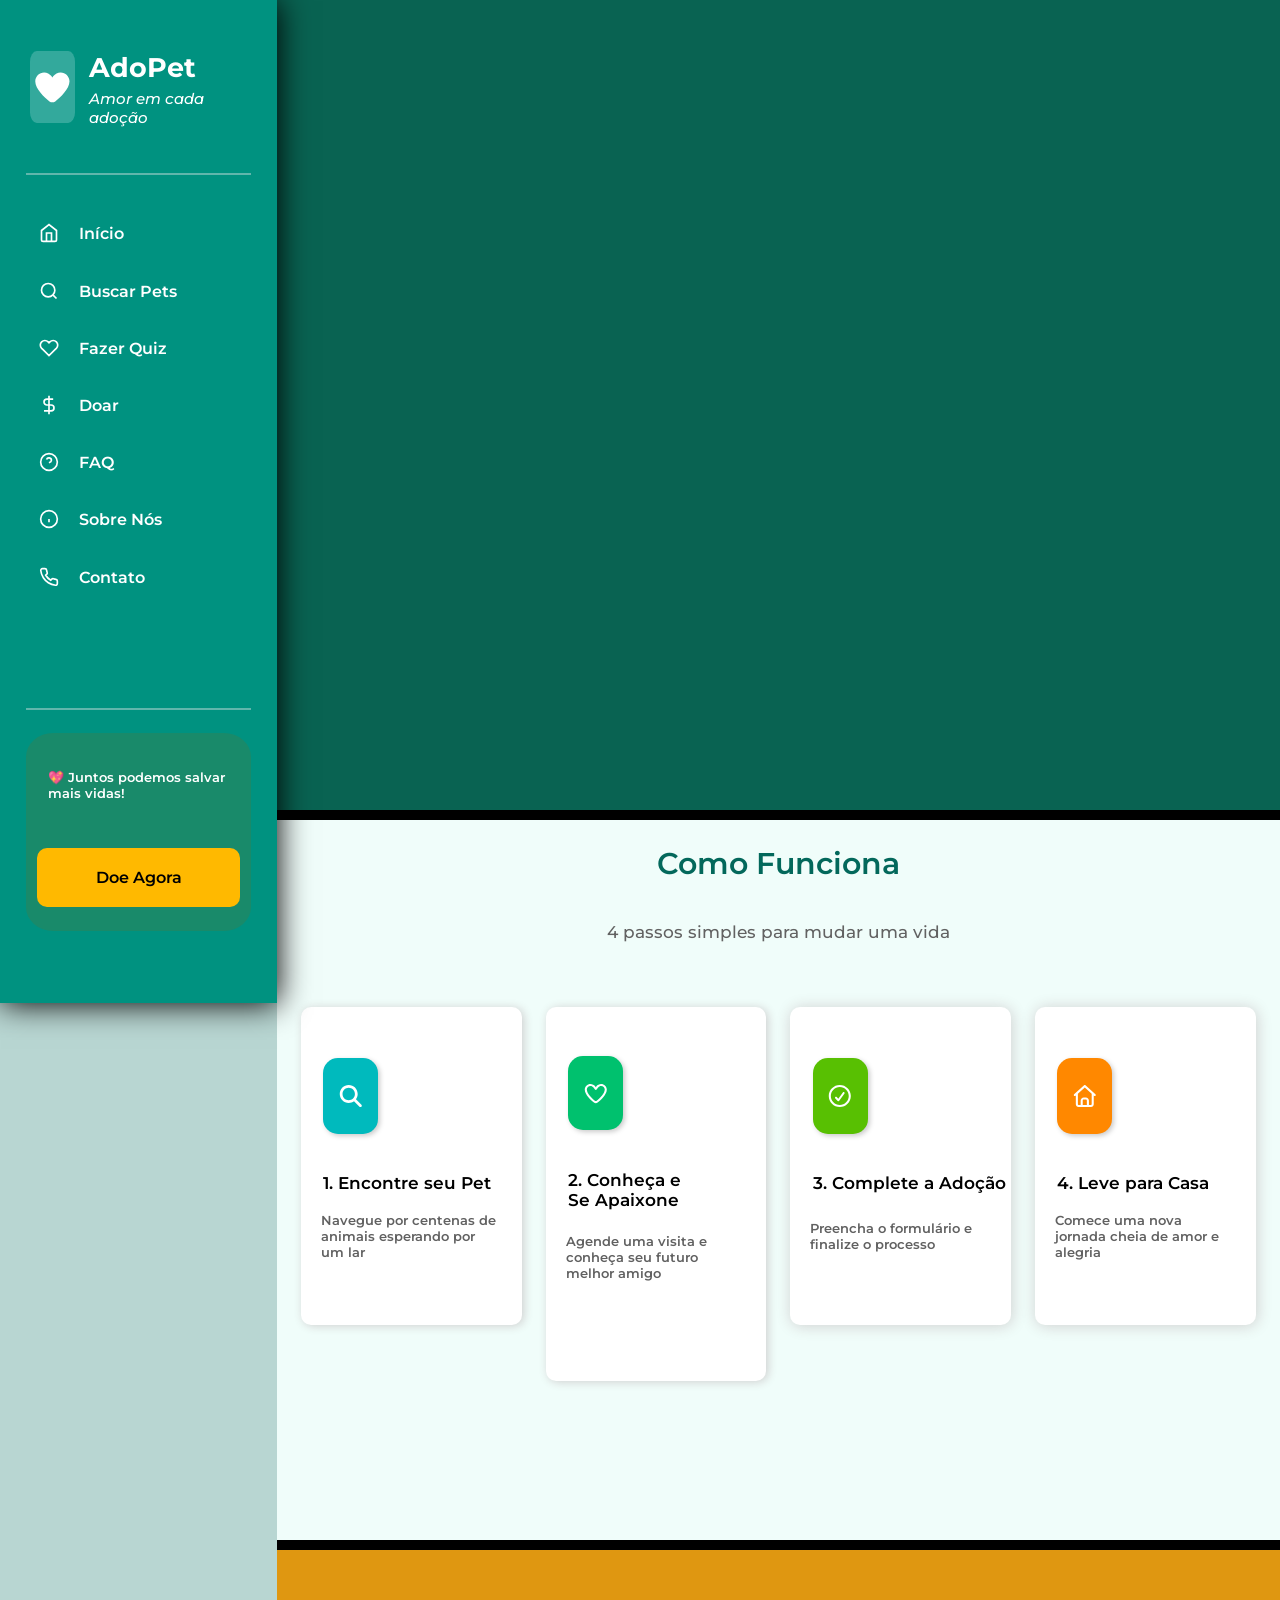
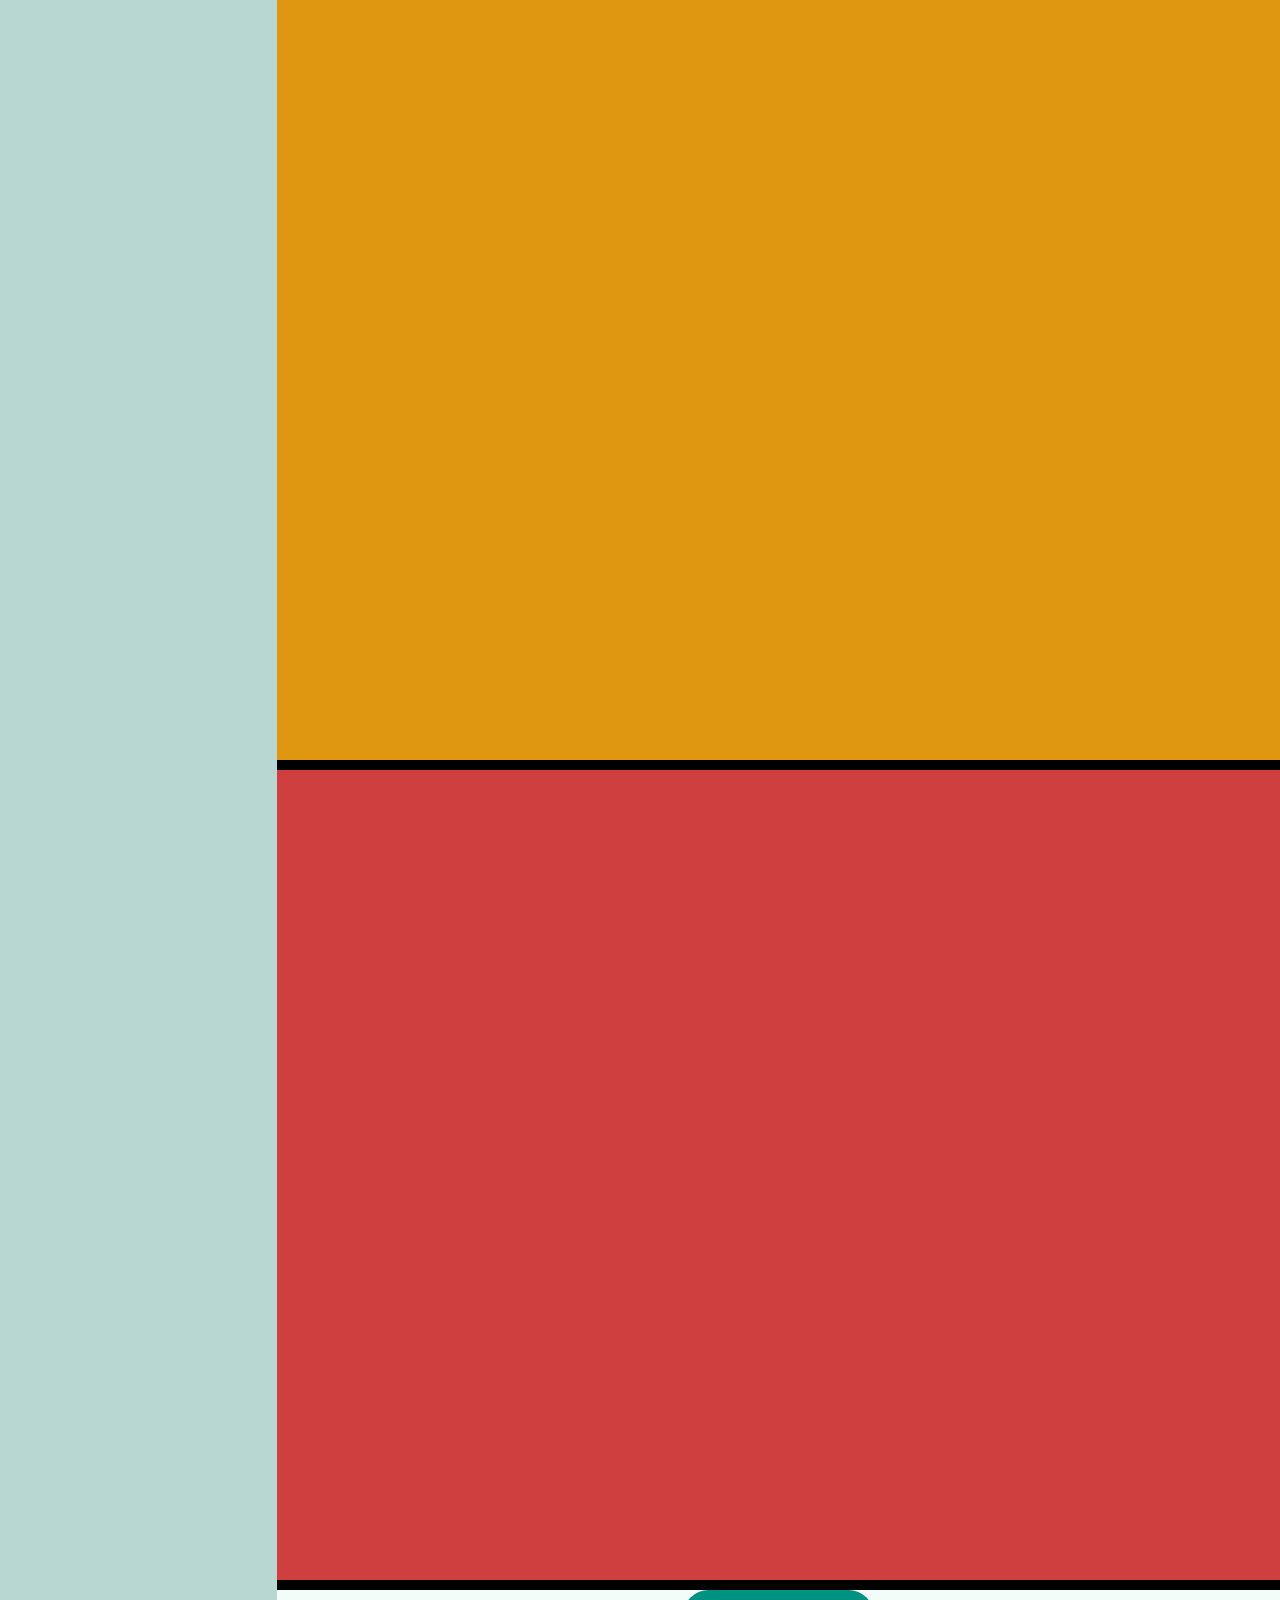
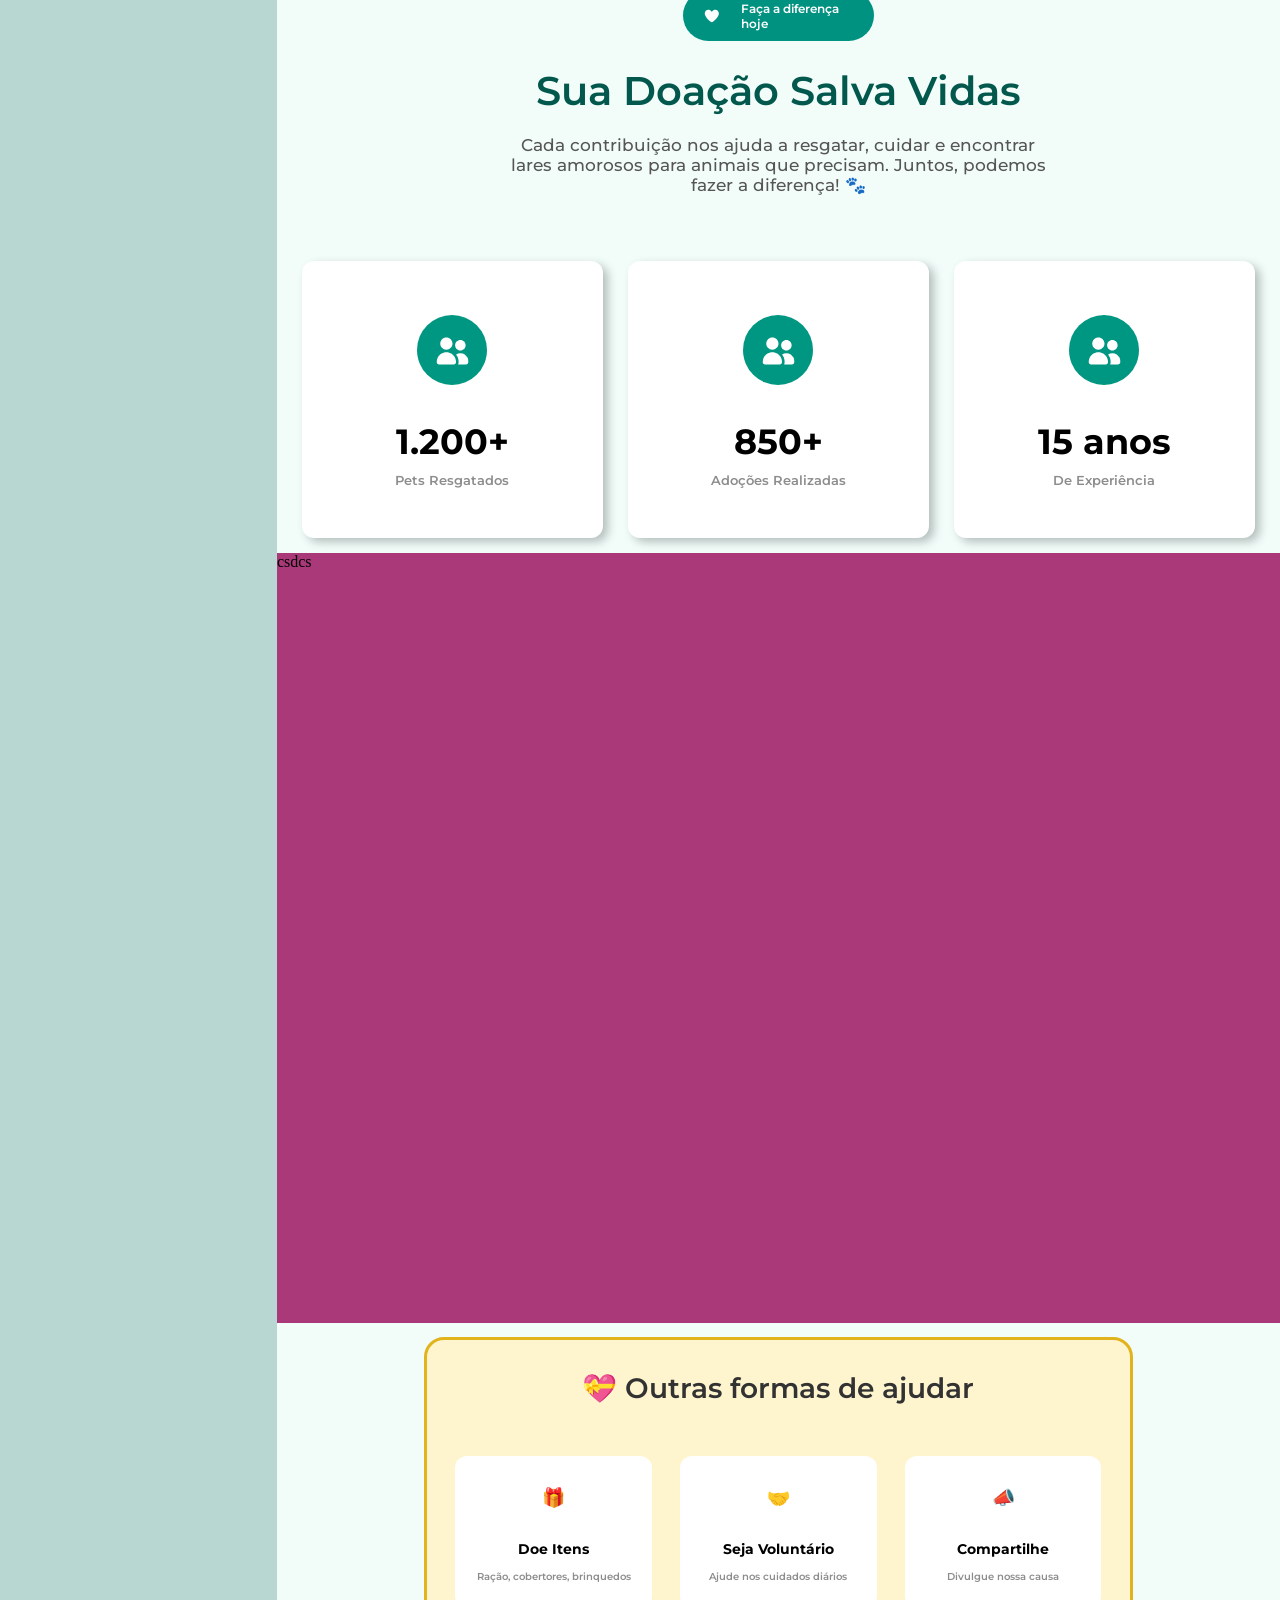
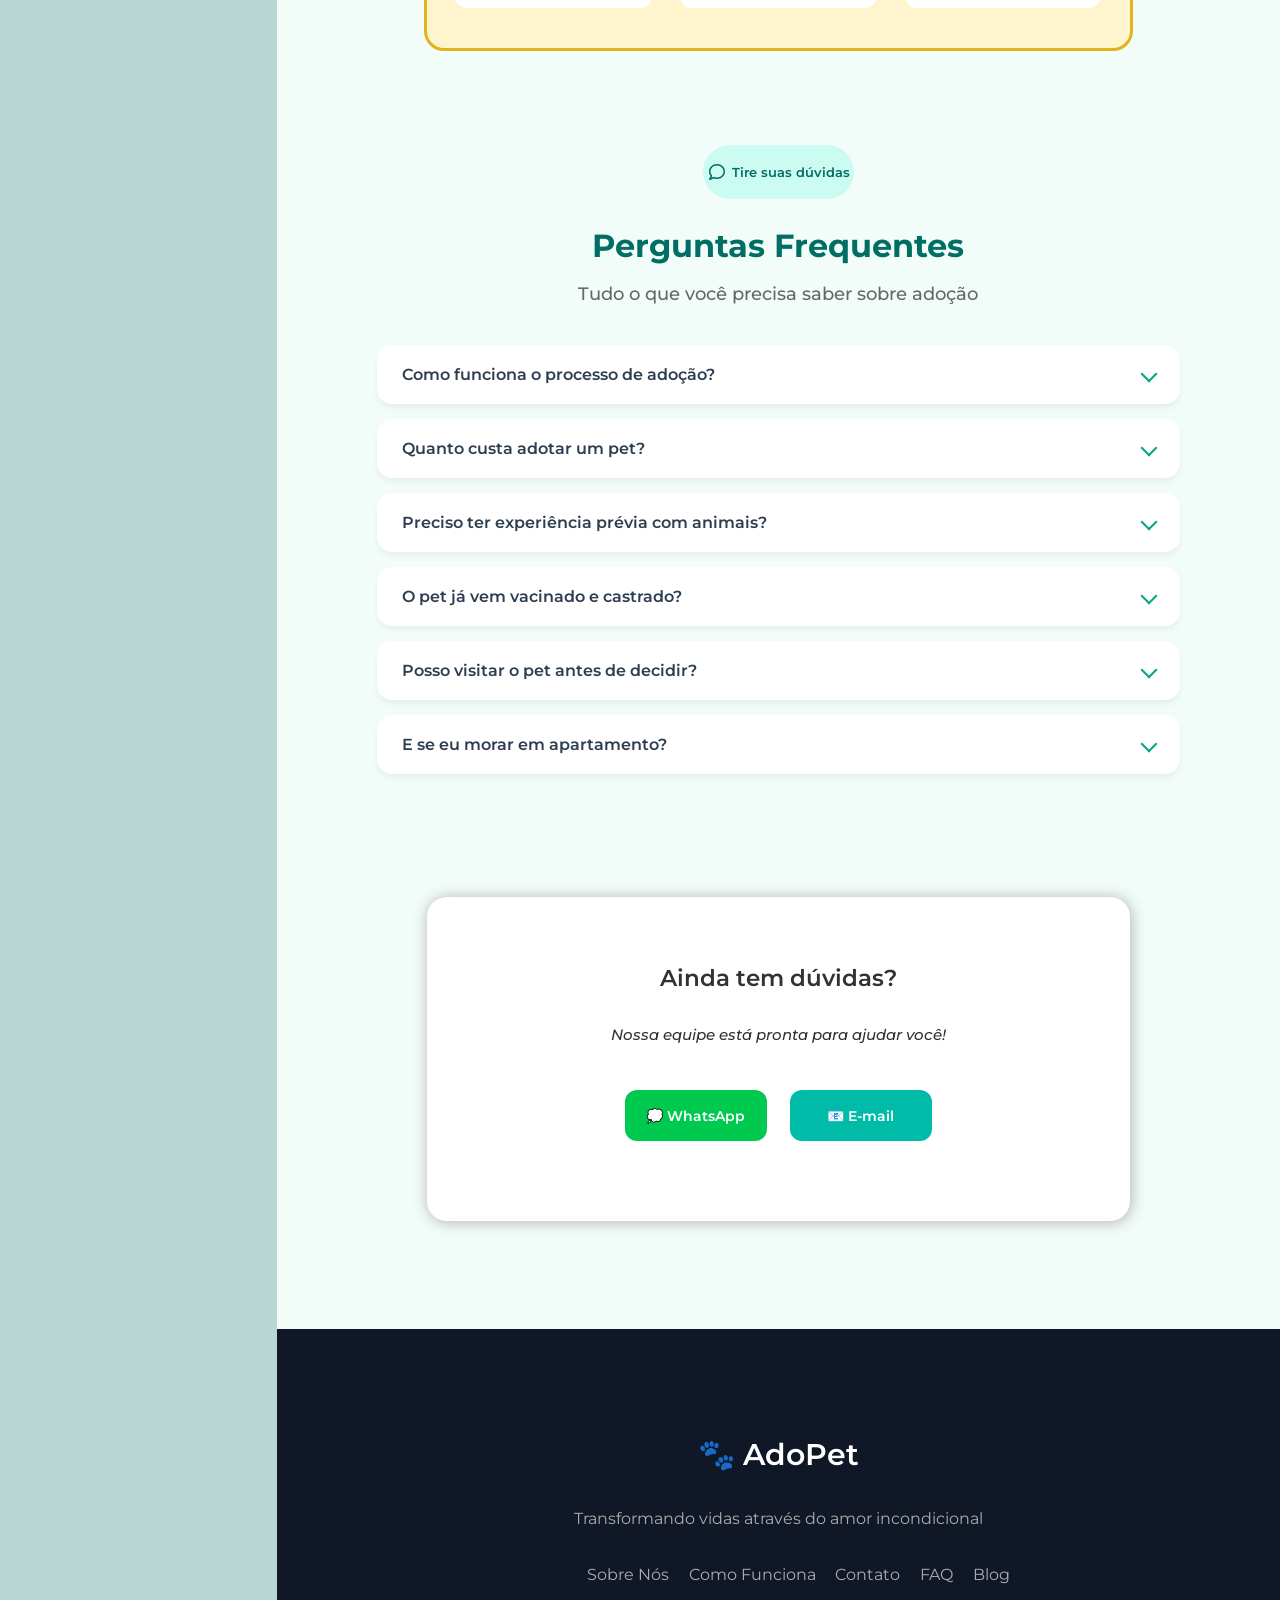
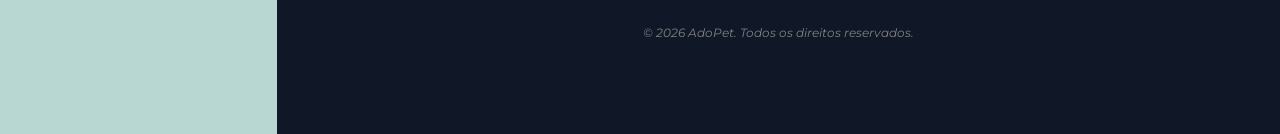
==== src/HTML/index.html @ 8a2b1f79 "feat: primeiro commit" ====
<!DOCTYPE html>
<html lang="en">

<head>
    <meta charset="UTF-8">
    <meta name="viewport" content="width=device-width, initial-scale=1.0">
    <title>Document</title>
    <link rel="stylesheet" href="../CSS/style.css">
    <link rel="preconnect" href="https://fonts.googleapis.com">
    <link rel="preconnect" href="https://fonts.gstatic.com" crossorigin>
    <link href="https://fonts.googleapis.com/css2?family=Montserrat:ital,wght@0,100..900;1,100..900&display=swap"
        rel="stylesheet">
</head>

<body>
    <main>

        <!--INICIO DO MENU LATERAL-->

        <header id="header_main">
            <div id="logo_header">
                <div id="coracao">
                    <svg xmlns="http://www.w3.org/2000/svg"
                        viewBox="0 0 640 640"><!--!Font Awesome Free v7.2.0 by @fontawesome - https://fontawesome.com License - https://fontawesome.com/license/free Copyright 2026 Fonticons, Inc.-->
                        <path
                            d="M305 151.1L320 171.8L335 151.1C360 116.5 400.2 96 442.9 96C516.4 96 576 155.6 576 229.1L576 231.7C576 343.9 436.1 474.2 363.1 529.9C350.7 539.3 335.5 544 320 544C304.5 544 289.2 539.4 276.9 529.9C203.9 474.2 64 343.9 64 231.7L64 229.1C64 155.6 123.6 96 197.1 96C239.8 96 280 116.5 305 151.1z" />
                    </svg>
                </div>

                <div id="title_header">
                    <h1>AdoPet</h1>
                    <p>Amor em cada adoção</p>
                </div>

            </div>

            <div class="line"></div>

            <div id="menu_header">
                <ul>
                    <li>
                        <a href="#section_home ">
                            <svg viewBox="0 0 24 24" fill="none" stroke="currentColor" stroke-width="2">
                                <path d="m3 9 9-7 9 7v11a2 2 0 0 1-2 2H5a2 2 0 0 1-2-2z" />
                                <polyline points="9 22 9 12 15 12 15 22" />
                            </svg>
                            Início
                        </a>
                    </li>

                    <li>
                        <a href="#section_buscar_pets">
                            <svg viewBox="0 0 24 24" fill="none" stroke="currentColor" stroke-width="2">
                                <circle cx="11" cy="11" r="8" />
                                <line x1="21" y1="21" x2="16.65" y2="16.65" />
                            </svg>
                            Buscar Pets
                        </a>
                    </li>

                    <li>
                        <a href="#section_fazer_quiz">
                            <svg viewBox="0 0 24 24" fill="none" stroke="currentColor" stroke-width="2">
                                <path
                                    d="M20.84 4.61a5.5 5.5 0 0 0-7.78 0L12 5.67l-1.06-1.06a5.5 5.5 0 0 0-7.78 7.78l1.06 1.06L12 21.23l7.78-7.78 1.06-1.06a5.5 5.5 0 0 0 0-7.78z" />
                            </svg>
                            Fazer Quiz
                        </a>
                    </li>

                    <li>
                        <a href="#section_doar">
                            <svg viewBox="0 0 24 24" fill="none" stroke="currentColor" stroke-width="2">
                                <line x1="12" y1="1" x2="12" y2="23" />
                                <path d="M17 5H9.5a3.5 3.5 0 0 0 0 7h5a3.5 3.5 0 0 1 0 7H6" />
                            </svg>
                            Doar
                        </a>
                    </li>

                    <li>
                        <a href="#section_faq">
                            <svg viewBox="0 0 24 24" fill="none" stroke="currentColor" stroke-width="2">
                                <circle cx="12" cy="12" r="10" />
                                <path d="M9.09 9a3 3 0 0 1 5.83 1c0 2-3 3-3 3" />
                                <line x1="12" y1="17" x2="12.01" y2="17" />
                            </svg>
                            FAQ
                        </a>
                    </li>

                    <li>
                        <a href="#section_sobre_nos">
                            <svg viewBox="0 0 24 24" fill="none" stroke="currentColor" stroke-width="2">
                                <circle cx="12" cy="12" r="10" />
                                <line x1="12" y1="16" x2="12" y2="12" />
                                <line x1="12" y1="8" x2="12.01" y2="8" />
                            </svg>
                            Sobre Nós
                        </a>
                    </li>

                    <li>
                        <a href="#section_contato">
                            <svg viewBox="0 0 24 24" fill="none" stroke="currentColor" stroke-width="2">
                                <path
                                    d="M22 16.92v3a2 2 0 0 1-2.18 2 19.79 19.79 0 0 1-8.63-3.07 19.5 19.5 0 0 1-6-6 19.79 19.79 0 0 1-3.07-8.67A2 2 0 0 1 4.11 2h3a2 2 0 0 1 2 1.72 12.84 12.84 0 0 0 .7 2.81 2 2 0 0 1-.45 2.11L8.09 9.91a16 16 0 0 0 6 6l1.27-1.27a2 2 0 0 1 2.11-.45 12.84 12.84 0 0 0 2.81.7A2 2 0 0 1 22 16.92z" />
                            </svg>
                            Contato
                        </a>
                    </li>
                </ul>
            </div>

            <div class="line"></div>


            <footer id="footer_header">
                <div id="text_footer">
                    <p> &#128150; Juntos podemos salvar mais vidas!</p>
                </div>
                <div id="bottom_footer">
                    <a href="https://www.google.com/" target="_blank">Doe Agora</a>
                </div>


            </footer>
        </header>

        <!--FIM DO MENU LATERAL-->







        <!--INICIO DA PAGINA PRINCIPAL-->


        <section id="all_content">


            <!--INICIO DA PAGINA HOME-->

            <article id="section_home"></article>

            <!--FIM DA PAGINA HOME-->








            <!--INICIO DA PAGINA SOBRE NÓS-->

            <article id="section_sobre_nos">
                <div id="title_section_sobre_nos">
                    <h1>Como Funciona</h1>
                </div>

                <div id="sub_title_section_sobre_nos">
                    <p>4 passos simples para mudar uma vida</p>
                </div>

                <div id="content_section_sobre_nos">
                    <div id="bloco01">
                        <div class="icon_bloco">
                            <div class="icone_bloco">
                                <svg xmlns="http://www.w3.org/2000/svg"
                                    viewBox="0 0 640 640"><!--!Font Awesome Free v7.2.0 by @fontawesome - https://fontawesome.com License - https://fontawesome.com/license/free Copyright 2026 Fonticons, Inc.-->
                                    <path
                                        d="M480 272C480 317.9 465.1 360.3 440 394.7L566.6 521.4C579.1 533.9 579.1 554.2 566.6 566.7C554.1 579.2 533.8 579.2 521.3 566.7L394.7 440C360.3 465.1 317.9 480 272 480C157.1 480 64 386.9 64 272C64 157.1 157.1 64 272 64C386.9 64 480 157.1 480 272zM272 416C351.5 416 416 351.5 416 272C416 192.5 351.5 128 272 128C192.5 128 128 192.5 128 272C128 351.5 192.5 416 272 416z" />
                                </svg>
                            </div>
                        </div>

                        <div class="title_bloco">
                            <h1>1. Encontre seu Pet</h1>
                        </div>

                        <div class="text_bloco">
                            <p>Navegue por centenas de animais esperando por um lar</p>
                        </div>
                    </div>





                    <!--inicio do segundo bloco-->
                    <div id="bloco02">
                        <div class="icon_bloco02">
                            <div class="icone_bloco02">
                                <svg xmlns="http://www.w3.org/2000/svg"
                                    viewBox="0 0 640 640"><!--!Font Awesome Free v7.2.0 by @fontawesome - https://fontawesome.com License - https://fontawesome.com/license/free Copyright 2026 Fonticons, Inc.-->
                                    <path
                                        d="M442.9 144C415.6 144 389.9 157.1 373.9 179.2L339.5 226.8C335 233 327.8 236.7 320.1 236.7C312.4 236.7 305.2 233 300.7 226.8L266.3 179.2C250.3 157.1 224.6 144 197.3 144C150.3 144 112.2 182.1 112.2 229.1C112.2 279 144.2 327.5 180.3 371.4C221.4 421.4 271.7 465.4 306.2 491.7C309.4 494.1 314.1 495.9 320.2 495.9C326.3 495.9 331 494.1 334.2 491.7C368.7 465.4 419 421.3 460.1 371.4C496.3 327.5 528.2 279 528.2 229.1C528.2 182.1 490.1 144 443.1 144zM335 151.1C360 116.5 400.2 96 442.9 96C516.4 96 576 155.6 576 229.1C576 297.7 533.1 358 496.9 401.9C452.8 455.5 399.6 502 363.1 529.8C350.8 539.2 335.6 543.9 320 543.9C304.4 543.9 289.2 539.2 276.9 529.8C240.4 502 187.2 455.5 143.1 402C106.9 358.1 64 297.7 64 229.1C64 155.6 123.6 96 197.1 96C239.8 96 280 116.5 305 151.1L320 171.8L335 151.1z" />
                                </svg>
                            </div>
                        </div>

                        <div class="title_bloco02">
                            <h1>2. Conheça e Se Apaixone</h1>
                        </div>

                        <div class="text_bloco02">
                            <p>Agende uma visita e conheça seu futuro melhor amigo</p>
                        </div>

                    </div>





                    <!--inicio do terceiro bloco-->
                    <div id="bloco03">
                        <div class="icon_bloco">
                            <div class="icone_bloco" id="segundo_bloco_icone">
                                <svg xmlns="http://www.w3.org/2000/svg"
                                    viewBox="0 0 640 640"><!--!Font Awesome Free v7.2.0 by @fontawesome - https://fontawesome.com License - https://fontawesome.com/license/free Copyright 2026 Fonticons, Inc.-->
                                    <path
                                        d="M320 576C178.6 576 64 461.4 64 320C64 178.6 178.6 64 320 64C461.4 64 576 178.6 576 320C576 461.4 461.4 576 320 576zM320 112C205.1 112 112 205.1 112 320C112 434.9 205.1 528 320 528C434.9 528 528 434.9 528 320C528 205.1 434.9 112 320 112zM390.7 233.9C398.5 223.2 413.5 220.8 424.2 228.6C434.9 236.4 437.3 251.4 429.5 262.1L307.4 430.1C303.3 435.8 296.9 439.4 289.9 439.9C282.9 440.4 276 437.9 271.1 433L215.2 377.1C205.8 367.7 205.8 352.5 215.2 343.2C224.6 333.9 239.8 333.8 249.1 343.2L285.1 379.2L390.7 234z" />
                                </svg>
                            </div>
                        </div>

                        <div class="title_bloco">
                            <h1>3. Complete a Adoção</h1>
                        </div>

                        <div class="text_bloco">
                            <p>Preencha o formulário e finalize o processo</p>
                        </div>
                    </div>




                    <!--inicio do quarto bloco-->
                    <div id="bloco04">
                        <div class="icon_bloco">
                            <div class="icone_bloco" id="terceiro_bloco_icone">
                                <svg xmlns="http://www.w3.org/2000/svg"
                                    viewBox="0 0 640 640"><!--!Font Awesome Free v7.2.0 by @fontawesome - https://fontawesome.com License - https://fontawesome.com/license/free Copyright 2026 Fonticons, Inc.-->
                                    <path
                                        d="M304 70.1C313.1 61.9 326.9 61.9 336 70.1L568 278.1C577.9 286.9 578.7 302.1 569.8 312C560.9 321.9 545.8 322.7 535.9 313.8L527.9 306.6L527.9 511.9C527.9 547.2 499.2 575.9 463.9 575.9L175.9 575.9C140.6 575.9 111.9 547.2 111.9 511.9L111.9 306.6L103.9 313.8C94 322.6 78.9 321.8 70 312C61.1 302.2 62 287 71.8 278.1L304 70.1zM320 120.2L160 263.7L160 512C160 520.8 167.2 528 176 528L224 528L224 424C224 384.2 256.2 352 296 352L344 352C383.8 352 416 384.2 416 424L416 528L464 528C472.8 528 480 520.8 480 512L480 263.7L320 120.3zM272 528L368 528L368 424C368 410.7 357.3 400 344 400L296 400C282.7 400 272 410.7 272 424L272 528z" />
                                </svg>
                            </div>
                        </div>

                        <div class="title_bloco">
                            <h1>4. Leve para Casa</h1>
                        </div>

                        <div class="text_bloco">
                            <p>Comece uma nova jornada cheia de amor e alegria</p>
                        </div>
                    </div>

                </div>
            </article>

            <!--FIM DA PAGINA BUSCAR PETS-->








            <!--INICIO DA PAGINA FAZER QUIZ-->

            <article id="section_fazer_quiz"></article>

            <!--FIM DA PAGINA FAZER QUIZ-->







            <!--INICIO DA PAGINA DOAR-->

            <article id="section_doar"></article>

            <!--FIM DA PAGINA DOAR-->









            <!--INICIO DA PAGINA BUSCAR PETS-->

            <article id="section_buscar_pets">
                <div id="title_donation">
                    <div id="button_donation_top">
                        <svg xmlns="http://www.w3.org/2000/svg"
                            viewBox="0 0 640 640"><!--!Font Awesome Free v7.2.0 by @fontawesome - https://fontawesome.com License - https://fontawesome.com/license/free Copyright 2026 Fonticons, Inc.-->
                            <path
                                d="M305 151.1L320 171.8L335 151.1C360 116.5 400.2 96 442.9 96C516.4 96 576 155.6 576 229.1L576 231.7C576 343.9 436.1 474.2 363.1 529.9C350.7 539.3 335.5 544 320 544C304.5 544 289.2 539.4 276.9 529.9C203.9 474.2 64 343.9 64 231.7L64 229.1C64 155.6 123.6 96 197.1 96C239.8 96 280 116.5 305 151.1z" />
                        </svg>
                        <p>Faça a diferença hoje</p>
                    </div>
                    <div id="title_donation_top">
                        <h1>Sua Doação Salva Vidas</h1>
                    </div>
                    <div id="text_donation_top">
                        <p>Cada contribuição nos ajuda a resgatar, cuidar e encontrar lares amorosos para animais que
                            precisam. Juntos, podemos fazer a diferença! &#128062;
                        </p>
                    </div>
                </div>


                <div id="card_donation">
                    <div class="card_mid_donation">
                        <div class="icon_card_donation">
                            <div class="bolinha_icon">
                                <svg xmlns="http://www.w3.org/2000/svg"
                                    viewBox="0 0 640 640"><!--!Font Awesome Free v7.2.0 by @fontawesome - https://fontawesome.com License - https://fontawesome.com/license/free Copyright 2026 Fonticons, Inc.-->
                                    <path
                                        d="M96 192C96 130.1 146.1 80 208 80C269.9 80 320 130.1 320 192C320 253.9 269.9 304 208 304C146.1 304 96 253.9 96 192zM32 528C32 430.8 110.8 352 208 352C305.2 352 384 430.8 384 528L384 534C384 557.2 365.2 576 342 576L74 576C50.8 576 32 557.2 32 534L32 528zM464 128C517 128 560 171 560 224C560 277 517 320 464 320C411 320 368 277 368 224C368 171 411 128 464 128zM464 368C543.5 368 608 432.5 608 512L608 534.4C608 557.4 589.4 576 566.4 576L421.6 576C428.2 563.5 432 549.2 432 534L432 528C432 476.5 414.6 429.1 385.5 391.3C408.1 376.6 435.1 368 464 368z" />
                                </svg>
                            </div>
                        </div>

                        <div class="title_card_donation">
                            <h1>1.200+</h1>
                        </div>

                        <div class="text_card_donation">
                            <p>Pets Resgatados</p>
                        </div>
                    </div>

                    <div class="card_mid_donation">
                        <div class="icon_card_donation">
                            <div class="bolinha_icon">
                                <svg xmlns="http://www.w3.org/2000/svg"
                                    viewBox="0 0 640 640"><!--!Font Awesome Free v7.2.0 by @fontawesome - https://fontawesome.com License - https://fontawesome.com/license/free Copyright 2026 Fonticons, Inc.-->
                                    <path
                                        d="M96 192C96 130.1 146.1 80 208 80C269.9 80 320 130.1 320 192C320 253.9 269.9 304 208 304C146.1 304 96 253.9 96 192zM32 528C32 430.8 110.8 352 208 352C305.2 352 384 430.8 384 528L384 534C384 557.2 365.2 576 342 576L74 576C50.8 576 32 557.2 32 534L32 528zM464 128C517 128 560 171 560 224C560 277 517 320 464 320C411 320 368 277 368 224C368 171 411 128 464 128zM464 368C543.5 368 608 432.5 608 512L608 534.4C608 557.4 589.4 576 566.4 576L421.6 576C428.2 563.5 432 549.2 432 534L432 528C432 476.5 414.6 429.1 385.5 391.3C408.1 376.6 435.1 368 464 368z" />
                                </svg>
                            </div>
                        </div>

                        <div class="title_card_donation">
                            <h1>850+</h1>
                        </div>

                        <div class="text_card_donation">
                            <p>Adoções Realizadas</p>
                        </div>
                    </div>

                    <div class="card_mid_donation">
                        <div class="icon_card_donation">
                            <div class="bolinha_icon">
                                <svg xmlns="http://www.w3.org/2000/svg"
                                    viewBox="0 0 640 640"><!--!Font Awesome Free v7.2.0 by @fontawesome - https://fontawesome.com License - https://fontawesome.com/license/free Copyright 2026 Fonticons, Inc.-->
                                    <path
                                        d="M96 192C96 130.1 146.1 80 208 80C269.9 80 320 130.1 320 192C320 253.9 269.9 304 208 304C146.1 304 96 253.9 96 192zM32 528C32 430.8 110.8 352 208 352C305.2 352 384 430.8 384 528L384 534C384 557.2 365.2 576 342 576L74 576C50.8 576 32 557.2 32 534L32 528zM464 128C517 128 560 171 560 224C560 277 517 320 464 320C411 320 368 277 368 224C368 171 411 128 464 128zM464 368C543.5 368 608 432.5 608 512L608 534.4C608 557.4 589.4 576 566.4 576L421.6 576C428.2 563.5 432 549.2 432 534L432 528C432 476.5 414.6 429.1 385.5 391.3C408.1 376.6 435.1 368 464 368z" />
                                </svg>
                            </div>
                        </div>

                        <div class="title_card_donation">
                            <h1>15 anos</h1>
                        </div>

                        <div class="text_card_donation">
                            <p>De Experiência</p>
                        </div>
                    </div>
                </div>

                <div id="donation_content">csdcs</div>

                <div id="footer_donation">
                    <div id="footer_main_donation">
                        <div id="title_footer_donation">
                            <h1>&#128157; Outras formas de ajudar</h1>
                        </div>

                        <div id="items_donation_card">
                            <div class="card_donation_footer">
                                <div class="bolinha_card_footer">
                                    <h1>&#127873;</h1>
                                </div>
                                <div class="title_card_footer">
                                    <h2>Doe Itens</h2>
                                </div>
                                <div class="text_card_footer">
                                    <p>Ração, cobertores, brinquedos</p>
                                </div>
                            </div>



                            <div class="card_donation_footer">
                                <div class="bolinha_card_footer">
                                    <h1>&#129309;</h1>
                                </div>
                                <div class="title_card_footer">
                                    <h2>Seja Voluntário</h2>
                                </div>
                                <div class="text_card_footer">
                                    <p>Ajude nos cuidados diários</p>
                                </div>
                            </div>


                            <div class="card_donation_footer">
                                <div class="bolinha_card_footer">
                                    <h1>&#128227;</h1>
                                </div>
                                <div class="title_card_footer">
                                    <h2>Compartilhe</h2>
                                </div>
                                <div class="text_card_footer">
                                    <p>Divulgue nossa causa</p>
                                </div>
                            </div>
                        </div>
                    </div>
                </div>
            </article>

            <!--FIM DA PAGINA BUSCAR PETS-->









            <!--INICIO DA PAGINA FAQ-->

            <article id="section_faq">

                <div id="button_duvida">
                    <div id="text_duvida">
                        <svg xmlns="http://www.w3.org/2000/svg"
                            viewBox="0 0 640 640"><!--!Font Awesome Free v7.2.0 by @fontawesome - https://fontawesome.com License - https://fontawesome.com/license/free Copyright 2026 Fonticons, Inc.-->
                            <path
                                d="M115.9 448.9C83.3 408.6 64 358.4 64 304C64 171.5 178.6 64 320 64C461.4 64 576 171.5 576 304C576 436.5 461.4 544 320 544C283.5 544 248.8 536.8 217.4 524L101 573.9C97.3 575.5 93.5 576 89.5 576C75.4 576 64 564.6 64 550.5C64 546.2 65.1 542 67.1 538.3L115.9 448.9zM153.2 418.7C165.4 433.8 167.3 454.8 158 471.9L140 505L198.5 479.9C210.3 474.8 223.7 474.7 235.6 479.6C261.3 490.1 289.8 496 319.9 496C437.7 496 527.9 407.2 527.9 304C527.9 200.8 437.8 112 320 112C202.2 112 112 200.8 112 304C112 346.8 127.1 386.4 153.2 418.7z" />
                        </svg>
                        <p>Tire suas dúvidas</p>
                    </div>
                </div>

                <div class="faq-container">
                    <h2>Perguntas Frequentes</h2>
                    <p class="faq-subtitle">Tudo o que você precisa saber sobre adoção</p>

                    <details>
                        <summary>Como funciona o processo de adoção? <span class="icon"></span></summary>
                        <div class="content">
                            O processo geralmente envolve o preenchimento de um formulário, entrevista com a equipe e a
                            assinatura de um termo de responsabilidade.
                        </div>
                    </details>

                    <details>
                        <summary>Quanto custa adotar um pet? <span class="icon"></span></summary>
                        <div class="content">
                            A adoção em si costuma ser gratuita, mas algumas ONGs pedem uma contribuição voluntária para
                            ajudar nos custos de resgate de outros animais.
                        </div>
                    </details>

                    <details>
                        <summary>Preciso ter experiência prévia com animais? <span class="icon"></span></summary>
                        <div class="content">
                            Não é obrigatório! O mais importante é ter disposição para aprender e oferecer um ambiente
                            seguro e amoroso.
                        </div>
                    </details>

                    <details>
                        <summary>O pet já vem vacinado e castrado? <span class="icon"></span></summary>
                        <div class="content">
                            Na maioria das vezes, sim. Animais adultos geralmente são entregues castrados e com as
                            vacinas em dia. Filhotes podem ter cronogramas específicos.
                        </div>
                    </details>

                    <details>
                        <summary>Posso visitar o pet antes de decidir? <span class="icon"></span></summary>
                        <div class="content">
                            Sim! Encorajamos visitas para garantir que haja afinidade entre você e o novo companheiro.
                        </div>
                    </details>

                    <details>
                        <summary>E se eu morar em apartamento? <span class="icon"></span></summary>
                        <div class="content">
                            Sem problemas! Avaliamos o perfil do animal para garantir que ele se adapte bem a espaços
                            menores e exigimos redes de proteção.
                        </div>
                    </details>
                </div>
            </article>

            <!--FIM DA PAGINA FAQ-->









            <!--INICIO DA PAGINA CONTATO-->

            <article id="section_contato">
                <div id="container_contato">
                    <div id="title_contact">
                        <h1>Ainda tem dúvidas?</h1>
                    </div>

                    <div id="text_contact">
                        <p>Nossa equipe está pronta para ajudar você!</p>
                    </div>

                    <div id="form_contact">
                        <div id="button_wpp"><a href="https://wa.me/55999999999" target="_blank">&#128173; WhatsApp</a>
                        </div>
                        <div id="button_email"><a href="https://www.google.com/" target="_blank">&#128231; E-mail</a>
                        </div>
                    </div>
                </div>
            </article>

            <!--FIM DA PAGINA CONTATO-->





            <!--INICIO DA PAGINA FOOTER-->

            <footer id="footer_content">
                <div id="title_footer_content">
                    <h1>&#128062 AdoPet</h1>
                </div>

                <div id="text_footer_content">
                    <p>Transformando vidas através do amor incondicional</p>
                </div>

                <div id="links_footer_content">
                    <ul>
                        <li>
                            <a href="#section_sobre_nos">Sobre Nós</a>
                        </li>

                        <li>
                            <a href="#">Como Funciona</a>
                        </li>

                        <li>
                            <a href="#section_contato">Contato</a>
                        </li>

                        <li>
                            <a href="#section_faq">FAQ</a>
                        </li>

                        <li>
                            <a href="#">Blog</a>
                        </li>
                    </ul>
                </div>

                <div id="final_footer_content">
                    <p>© 2026 AdoPet. Todos os direitos reservados.</p>
                </div>
            </footer>

            <!--FIM DA PAGINA FOOTER-->

        </section>

        <!--FIM DA PAGINA PRINCIPAL-->




    </main>

</body>

</html>
---- src/CSS/style.css ----
body {
    margin: 0;
    padding: 0;
    box-sizing: border-box;
}

html {
    scroll-behavior: smooth;
}

main {
    display: flex;
    background-color: #b8d6d2;
    width: 100%;

}

#header_main {
    background-color: #009280;
    width: 18%;
    height: 110vh;
    padding-left: 2%;
    padding-top: 1%;
    padding-right: 2%;
    box-shadow: 1px 1px 30px #000000;
    position: sticky;
    top: 0;
    z-index: 1000;
}

#logo_header {
    width: 100%;
    height: 15%;
    display: flex;
    justify-content: center;
    align-items: center;
}

#coracao {
    background-color: #33A99C;
    width: 20%;
    height: 48%;
    display: flex;
    justify-content: center;
    align-items: center;
    border-radius: 15%;
}

#coracao svg {
    fill: rgb(255, 255, 255);
    height: 60%;
}

#title_header {
    width: 70%;
    height: 48%;
    display: flex;
    padding: 0;
    flex-direction: column;
    padding-left: 6%;

}

#title_header h1 {
    margin: 0;
    color: white;
    font-size: 27px;
    margin-bottom: 3%;
    font-family: "Montserrat", sans-serif;


}

#title_header p {
    margin: 0;
    color: #ffffff;
    font-size: 15px;
    font-weight: 500;
    font-family: "Montserrat", sans-serif;
    font-style: italic;

}

.line {
    width: 100%;
    height: 2px;
    background-color: #61b6ac;
    margin-top: 5%;
    margin-bottom: 5%;
}

#menu_header {
    width: 100%;
    height: 48%;
    padding-top: 6%;
    margin-bottom: 15%;
}

#menu_header ul {
    list-style: none;
    display: flex;
    flex-direction: column;
    padding: 0;
    margin-left: 6%;
}

#menu_header li {
    margin-bottom: 10%;
    width: 100%;
    display: flex;
    height: 4vh;
}


#menu_header a {
    color: white;
    text-decoration: none;
    font-size: 16px;
    font-weight: 600;
    display: flex;
    align-items: center;
    font-family: "Montserrat", sans-serif;
    transition: all 0.5s cubic-bezier(0.175, 0.885, 0.32, 1.275);
    transform-origin: left;
    will-change: transform, padding-left;
}

#menu_header svg {
    width: 20px;
    height: 20px;
    stroke: white;
    margin-right: 20px;
    transition: transform 0.4s cubic-bezier(0.175, 0.885, 0.32, 1.275);
}

#menu_header a:hover {
    opacity: 1;
    transform: scale(1.1);
    padding-left: 10px;
}

#menu_header a:hover svg {
    transform: scale(1.12) rotate(-2deg);
    stroke: rgb(255, 255, 255);

}

#footer_header {
    background-color: #198A6A;
    width: 100%;
    height: 20%;
    border-radius: 12%;
    display: flex;
    flex-direction: column;
    justify-content: center;
    align-items: center;
    padding: 0;
    margin-top: 10%;
}

#text_footer {
    width: 80%;
    height: 35%;
    color: white;
    font-family: "Montserrat", sans-serif;
    font-size: 13px;
    font-weight: 600;
}

#bottom_footer {
    width: 90%;
    height: 30%;
    margin-top: 10%;
    border-radius: 10px;
    display: flex;
    justify-content: center;
    align-items: center;
    text-align: center;
    cursor: pointer;
    background: linear-gradient(to right, #FFB900 50%, #ffd76a 50%);
    background-size: 200% 100%;
    background-position: 0% 0%;
    transition:
        background-position 0.5s cubic-bezier(0.25, 1, 0.5, 1),
        transform 0.4s cubic-bezier(0.175, 0.885, 0.32, 1.275);
    will-change: background-position, transform;
}

#bottom_footer a {
    text-decoration: none;
    color: black;
    font-size: 16px;
    font-weight: 600;
    font-family: "Montserrat", sans-serif;
    width: 100%;
    height: 100%;
    display: flex;
    justify-content: center;
    align-items: center;
}

#bottom_footer:hover {
    background-position: -100% 0%;
    transform: scale(1.02);
}



/* fim do header */

#all_content {
    width: 80%;
    height: 100%;
    background-color: #F2FDFA;
}

#section_home {
    background-color: #096352;
    height: 90vh;
    border-bottom: solid 10px black;
}

/*INICIO DA PAGINA BUSCAR PETS*/
#section_buscar_pets {
    background-color: #F2FDFA;
    height: 190vh;


}

#title_donation {
    width: 100%;
    height: 12%;
    display: flex;
    flex-direction: column;
    justify-content: space-between;
    align-items: center;
    margin-bottom: 5%;
}

#card_donation {
    width: 100%;
    height: 18%;
    display: flex;
    justify-content: space-evenly;
    align-items: center;
}

.card_mid_donation {
    background-color: #ffffff;
    width: 30%;
    height: 90%;
    border-radius: 12px;
    box-shadow: 5px 4px 10px #b4bfbc;
    display: flex;
    flex-direction: column;
    align-items: center;
}

.icon_card_donation {
    width: 100%;
    height: 45%;
    display: flex;
    justify-content: center;
    align-items: end;
}

.bolinha_icon {
    width: 70px;
    height: 70px;
    background-color: #009782;
    border-radius: 50%;
    display: flex;
    justify-content: center;
    align-items: center;
}

.bolinha_icon svg {
    width: 50%;
    height: 50%;
    fill: #ffffff;
}

.title_card_donation h1 {
    font-size: 35px;
    font-family: "Montserrat", sans-serif;
    text-align: center;

}

.text_card_donation p {
    font-size: 13px;
    font-family: "Montserrat", sans-serif;
    text-align: center;
    font-weight: 600;
    margin: 0;
    color: #8d8d8d;

}


.title_card_donation {
    width: 100%;
    height: 25%;
}



.text_card_donation {
    width: 100%;
    height: 12%;
    display: flex;
    justify-content: center;
    align-items: end;
}

#donation_content {
    background-color: #a93978;
    width: 100%;
    height: 45%;
}

#footer_donation {
    background-color: #F2FDFA;
    width: 100%;
    height: 20%;
    display: flex;
    justify-content: center;
    align-items: center;
}

#footer_main_donation {
    background-color: #FEF5CE;
    flex-direction: column;
    width: 70%;
    height: 90%;
    border-radius: 20px;
    display: flex;
    justify-content: center;
    align-items: center;
    border: solid 3px #e1b41e;
}

#title_footer_donation {
    width: 100%;
    height: 25%;
    display: flex;
    justify-content: center;
    align-items: start;
}

#title_footer_donation h1 {
    margin: 0;
    font-size: 28px;
    color: rgb(50, 50, 50);
    font-weight: 600;
    font-family: "Montserrat", sans-serif;
}

.card_donation_footer {
    background-color: #ffffff;
    width: 28%;
    height: 90%;
    border-radius: 12px;
    display: flex;
    flex-direction: column;
    align-items: center;
}

.bolinha_card_footer {
    width: 100%;
    height: 55%;
    display: flex;
    justify-content: center;
    align-items: center;


}

.title_card_footer {
    width: 100%;
    height: 20%;
    display: flex;
    justify-content: center;
    align-items: start;
}

.title_card_footer h2 {
    font-size: 14px;
    font-family: "Montserrat", sans-serif;
    text-align: center;
    color: rgb(0, 0, 0);
    margin: 0;
}

.text_card_footer {
    width: 100%;
    height: 20%;
    display: flex;
    justify-content: center;
    align-items: start;
}

.text_card_footer p {
    font-size: 10px;
    font-family: "Montserrat", sans-serif;
    text-align: center;
    font-weight: 600;
    margin: 0;
    color: #8d8d8d;
}

#items_donation_card {
    width: 100%;
    height: 55%;
    display: flex;
    justify-content: space-evenly;
    align-items: center;
}

#button_donation_top {
    background-color: #009280;
    width: 15%;
    height: 25%;
    border-radius: 100px;
    display: flex;
    justify-content: center;
    align-items: center;
    cursor: pointer;
    padding-left: 2%;
    padding-right: 2%;
}

#button_donation_top p {
    font-size: 12px;
    color: white;
    font-weight: 600;
    font-family: "Montserrat", sans-serif;
}

#button_donation_top svg {
    width: 20px;
    height: 20px;
    fill: white;
    margin-right: 20px;
}

#title_donation_top {
    width: 100%;
    height: 50%;
    display: flex;
    justify-content: center;
    align-items: end;
    margin-bottom: 2%;
}

#title_donation_top h1 {
    margin: 0;
    font-size: 40px;
    color: #02584c;
    font-weight: 600;
    font-family: "Montserrat", sans-serif;
}

#text_donation_top {
    width: 55%;
    height: 40%;
    display: flex;
    justify-content: center;
    align-items: center;
}

#text_donation_top p {
    margin: 0;
    text-align: center;
    font-size: 17px;
    color: rgb(86, 86, 86);
    font-weight: 500;
    font-family: "Montserrat", sans-serif;
}

/*FIM DA PAGINA BUSCAR PETS*/

#section_fazer_quiz {
    background-color: #df9711;
    height: 90vh;
    border-bottom: solid 10px black;
}

#section_doar {
    background-color: #cf3f3f;
    height: 90vh;
    border-bottom: solid 10px black;

}







/*INICIO DA PAGINA DE FAQ*/

#section_faq {
    background-color: #F2FDFA;
    font-family: "Montserrat", sans-serif;
    color: #333;
    margin: 0;

}

#button_duvida {
    display: flex;
    justify-content: center;
    align-items: center;
    margin-top: 5vh;
}

#text_duvida {
    width: 15%;
    height: 6vh;
    background-color: #CBFBF1;
    border-radius: 50px;
    display: flex;
    justify-content: center;
    align-items: center;
    font-weight: 600;
    font-family: "Montserrat", sans-serif;
    color: #016e63;
    justify-content: space-evenly;

}

#text_duvida p {
    margin: 0;
    font-size: 13px;
    font-family: "Montserrat", sans-serif;
    font-weight: 600;
}

#text_duvida svg {
    width: 20px;
    height: 20px;
    fill: #016e63;
}

.faq-container {
    max-width: 80%;
    margin: 0 auto;
    height: 10%;
    text-align: center;

}

#section_faq h2 {
    color: #016e63;
    font-size: 2rem;
    margin-bottom: 10px;
    font-family: "Montserrat", sans-serif;

}

.faq-subtitle {
    color: #666;
    margin-bottom: 40px;
    font-family: "Montserrat", sans-serif;
    font-size: 18px;
    font-weight: 500;

}


details {
    background: #fff;
    margin-bottom: 15px;
    border-radius: 15px;
    box-shadow: 0 4px 6px rgba(0, 0, 0, 0.05);
    text-align: left;
    transition: all 0.3s ease;
}

summary {
    padding: 20px 25px;
    list-style: none;
    display: flex;
    justify-content: space-between;
    align-items: center;
    font-weight: 600;
    cursor: pointer;
    color: #2c3e50;
}

summary::-webkit-details-marker {
    display: none;
}

.icon::after {
    content: '';
    width: 10px;
    height: 10px;
    border-right: 2px solid #00a884;
    border-bottom: 2px solid #00a884;
    transform: rotate(45deg);
    display: inline-block;
    transition: transform 0.3s ease;
}


details[open] .icon::after {
    transform: rotate(-135deg);
    margin-top: 5px;
}

.content {
    padding: 0 25px 20px 25px;
    color: #555;
    line-height: 1.6;
    overflow: hidden;
    opacity: 0;
    transition: opacity 0.3s ease;

}


details[open] .content {
    opacity: 1;
    transition-delay: 0.1s;
}


details:hover {
    box-shadow: 0 6px 12px rgba(0, 0, 0, 0.08);
}

/*FIM DA PAGINA DE FAQ*/







/*INICIO DA PAGINA DE SOBRE NÓS*/

#section_sobre_nos {
    background-color: #F0FDFA;
    height: 80vh;
    margin: 0;
    border-bottom: solid 10px black;

}

#title_section_sobre_nos {
    width: 100%;
    height: 12%;
    display: flex;
    justify-content: center;
    align-items: center;
}

#title_section_sobre_nos h1 {
    font-family: "Montserrat", sans-serif;
    color: #03685b;
    font-size: 30px;
    font-weight: 600;
}

#sub_title_section_sobre_nos {
    width: 100%;
    height: 7%;
    display: flex;
    justify-content: center;
    align-items: center;
    margin-bottom: 5%;
}

#sub_title_section_sobre_nos p {
    font-family: "Montserrat", sans-serif;
    color: #626262;
    font-size: 17px;
    font-weight: 500;
}

#content_section_sobre_nos {
    width: 100%;
    height: 65%;
    display: flex;
    justify-content: space-evenly;
    align-items: start;
}

#bloco01 {
    background-color: #ffffff;
    width: 22%;
    height: 68%;
    border-radius: 10px;
    box-shadow: 2px 1px 10px #cfcfcf;
    transition: transform 0.3s ease;
}

#bloco01:hover {
    transform: translateY(-10px);
}

#bloco02 {
    background-color: #ffffff;
    width: 22%;
    height: 80%;
    border-radius: 10px;
    box-shadow: 2px 1px 10px #cfcfcf;
    padding: 0;
    transition: transform 0.3s ease;
}

#bloco02:hover {
    transform: translateY(-10px);
}

#bloco03 {
    background-color: #ffffff;
    width: 22%;
    height: 68%;
    border-radius: 10px;
    box-shadow: 1px 1px 15px #cfcfcf;
    transition: transform 0.3s ease;
}

#bloco03:hover {
    transform: translateY(-10px);
}

#bloco04 {
    background-color: #ffffff;
    width: 22%;
    height: 68%;
    border-radius: 10px;
    box-shadow: 1px 1px 15px #cfcfcf;
    transition: transform 0.3s ease;
}

#bloco04:hover {
    transform: translateY(-10px);
}

.icon_bloco {
    width: 100%;
    height: 40%;
    display: flex;
    align-items: end;

}

.icone_bloco {
    width: 25%;
    height: 60%;
    border-radius: 15px;
    background-color: #00BABD;
    margin-left: 10%;
    display: flex;
    justify-content: center;
    align-items: center;
    box-shadow: 2px 2px 5px #cbcbcb;

}

.icone_bloco svg {
    width: 50%;
    height: 50%;
    fill: #ffffff;

}

.title_bloco {
    width: 100%;
    height: 15%;
    display: flex;
    justify-content: start;
    align-items: baseline;
    margin-top: 10%;
    margin-left: 10%;
}

.title_bloco h1 {
    font-family: "Montserrat", sans-serif;
    color: #000000;
    font-size: 17px;
    font-weight: 600;
}

.text_bloco {
    width: 90%;
    height: 20%;
    display: flex;
    justify-content: center;
    align-items: center;
}

.text_bloco p {
    font-family: "Montserrat", sans-serif;
    color: #616161;
    font-size: 13px;
    font-weight: 600;
    margin-left: 10%;

}

#segundo_bloco_icone {
    background-color: #58C002;
}

#terceiro_bloco_icone {
    background-color: #FF8800;
}

.icon_bloco02 {
    width: 100%;
    height: 33%;
    display: flex;
    align-items: end;

}

.icone_bloco02 {
    width: 25%;
    height: 60%;
    border-radius: 15px;
    background-color: #00C16E;
    margin-left: 10%;
    display: flex;
    justify-content: center;
    align-items: center;
    box-shadow: 2px 2px 5px #cbcbcb;

}

.icone_bloco02 svg {
    width: 50%;
    height: 50%;
    fill: #ffffff;

}

.title_bloco02 {
    width: 60%;
    height: 15%;
    display: flex;
    justify-content: start;
    align-items: baseline;
    margin-top: 10%;
    margin-left: 10%;
}

.title_bloco02 h1 {
    font-family: "Montserrat", sans-serif;
    color: #000000;
    font-size: 17px;
    font-weight: 600;
}

.text_bloco02 {
    width: 90%;
    height: 20%;
    margin-top: 5%;
    display: flex;
    justify-content: center;
    align-items: center;
}

.text_bloco02 p {
    font-family: "Montserrat", sans-serif;
    color: #616161;
    font-size: 13px;
    font-weight: 600;
    margin-left: 10%;

}

/*INICIO DA PAGINA DE SOBRE NÓS*/






/*INICIO DA PAGINA DE CONTATO*/

#section_contato {
    background-color: #F2FDFA;
    height: 60vh;
    display: flex;
    justify-content: center;
    align-items: center;

}

#container_contato {
    width: 70%;
    height: 60%;
    border-radius: 20px;
    display: flex;
    justify-content: center;
    flex-direction: column;
    align-items: center;
    background-color: white;
    box-shadow: 1px 1px 15px #afafaf;
}

#title_contact {
    width: 100%;
    height: 20%;
    display: flex;
    justify-content: center;
    align-items: center;
}

#title_contact h1 {
    color: rgb(50, 50, 50);
    font-size: 23px;
    font-weight: 600;
    font-family: "Montserrat", sans-serif;
}

#form_contact {
    width: 47%;
    height: 35%;
    display: flex;
    justify-content: space-around;
    align-items: center;
}

#text_contact {
    width: 100%;
    height: 15%;
    display: flex;
    justify-content: center;
    align-items: center;
}

#text_contact p {
    color: rgb(50, 50, 50);
    font-size: 15px;
    font-weight: 500;
    font-family: "Montserrat", sans-serif;
    font-style: italic;
}

#button_wpp {
    background-color: #00C950;
    height: 45%;
    width: 43%;
    border-radius: 12px;
    display: flex;
    justify-content: center;
    align-items: center;
    cursor: pointer;
    background: linear-gradient(to right, #00C950 50%, #1a8e49 50%);
    background-size: 200% 100%;
    background-position: 0% 0%;
    transition:
        background-position 0.5s cubic-bezier(0.25, 1, 0.5, 1),
        transform 0.4s cubic-bezier(0.175, 0.885, 0.32, 1.275);
    will-change: background-position, transform;
    font-family: "Montserrat", sans-serif;
    font-size: 14px;
    font-weight: 600;
    color: white;
}

#button_wpp a {
    text-decoration: none;
    color: white;
}

#button_wpp:hover {
    background-position: -100% 0%;
    transform: scale(1.02);
}

#button_email {
    background-color: #00BBA7;
    height: 45%;
    width: 43%;
    border-radius: 12px;
    display: flex;
    justify-content: center;
    align-items: center;
    cursor: pointer;
    background: linear-gradient(to right, #00BBA7 50%, #238a80 50%);
    background-size: 200% 100%;
    background-position: 0% 0%;
    transition:
        background-position 0.5s cubic-bezier(0.25, 1, 0.5, 1),
        transform 0.4s cubic-bezier(0.175, 0.885, 0.32, 1.275);
    will-change: background-position, transform;
    font-family: "Montserrat", sans-serif;
    font-size: 14px;
    font-weight: 600;
    color: white;
}

#button_email a {
    text-decoration: none;
    color: white;
}

#button_email:hover {
    background-position: -100% 0%;
    transform: scale(1.02);
}





/*INICIO DO FOOTER*/

#footer_content {
    background-color: #101828;
    height: 45vh;
    margin: 0;
    display: flex;
    flex-direction: column;
    justify-content: center;
    align-items: center;

}

#title_footer_content {
    width: 80%;
    height: 17%;
    display: flex;
    justify-content: center;
    align-items: center;
}

#title_footer_content h1 {
    color: white;
    font-size: 30px;
    font-weight: 600;
    font-family: "Montserrat", sans-serif;
}


#text_footer_content {
    width: 80%;
    height: 15%;
    display: flex;
    justify-content: center;
    align-items: center;
}

#text_footer_content p {
    color: rgb(172, 172, 172);
    font-size: 16px;
    font-weight: 400;
    font-family: "Montserrat", sans-serif;
}

#links_footer_content {
    width: 50%;
    height: 18%;
    padding: 0;

}

#links_footer_content ul {
    display: flex;
    justify-content: space-evenly;
    text-decoration: none;
    list-style: none;

}

#links_footer_content li a {
    text-decoration: none;
    list-style: none;
    color: rgb(172, 172, 172);
    font-size: 16px;
    font-weight: 400;
    font-family: "Montserrat", sans-serif;

}

#links_footer_content li a:hover {
    color: rgb(34, 242, 194);
}

#final_footer_content {
    width: 80%;
    height: 5%;
    display: flex;
    justify-content: center;
    align-items: center;
}

#final_footer_content p {
    color: gray;
    font-size: 12px;
    font-weight: 400;
    font-family: "Montserrat", sans-serif;
    font-style: italic;
}
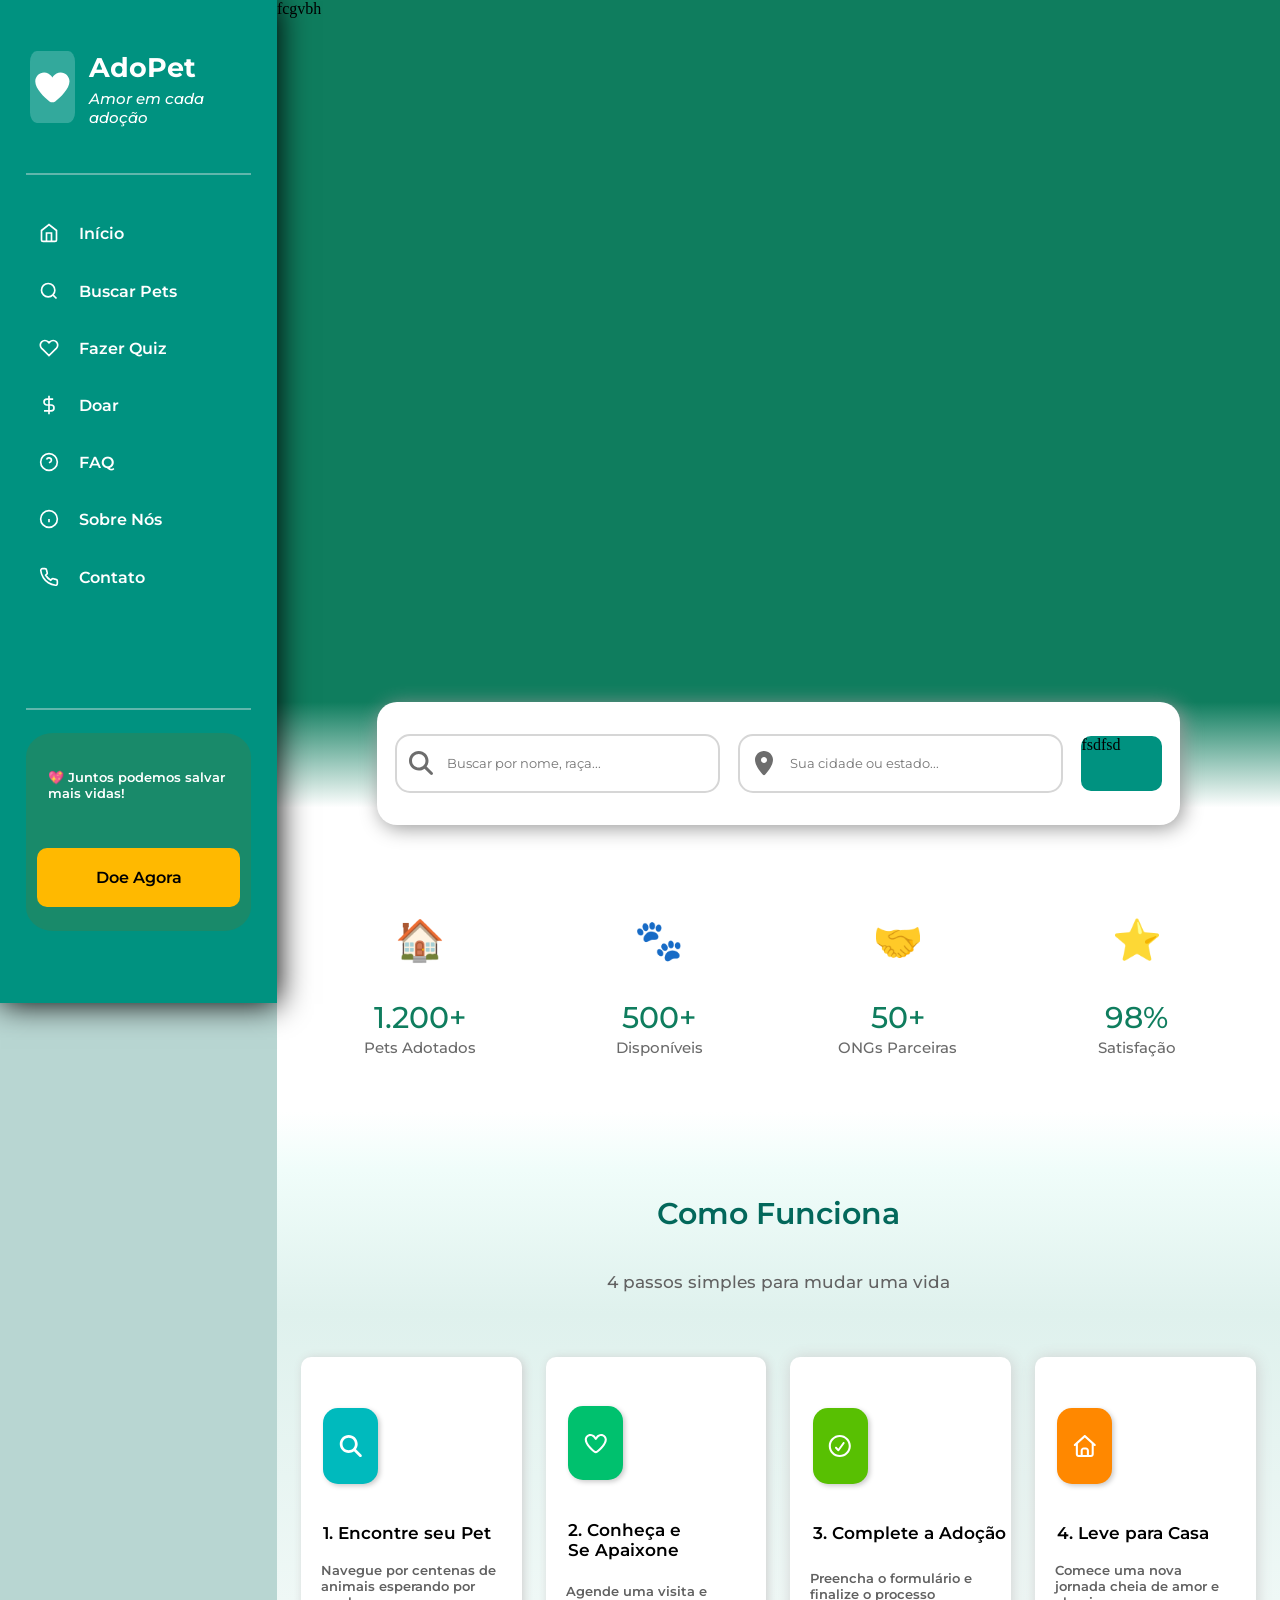
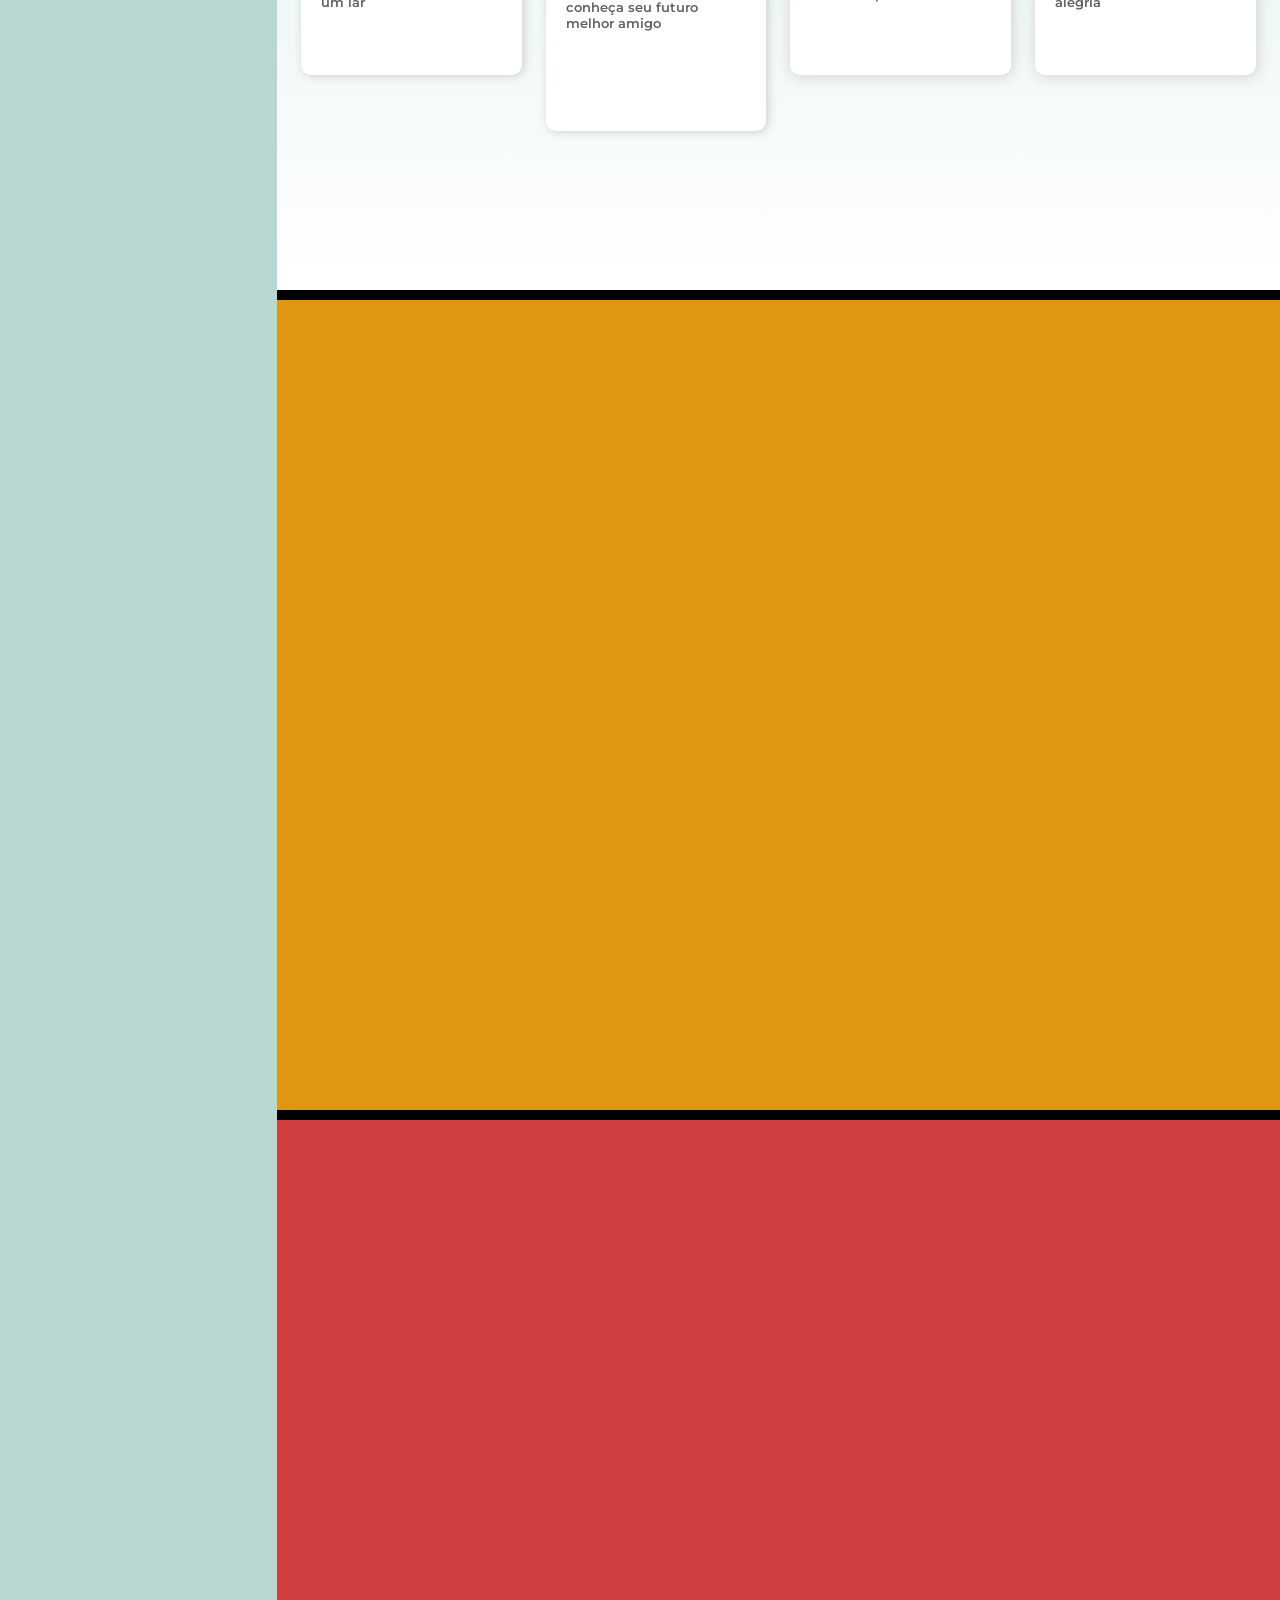
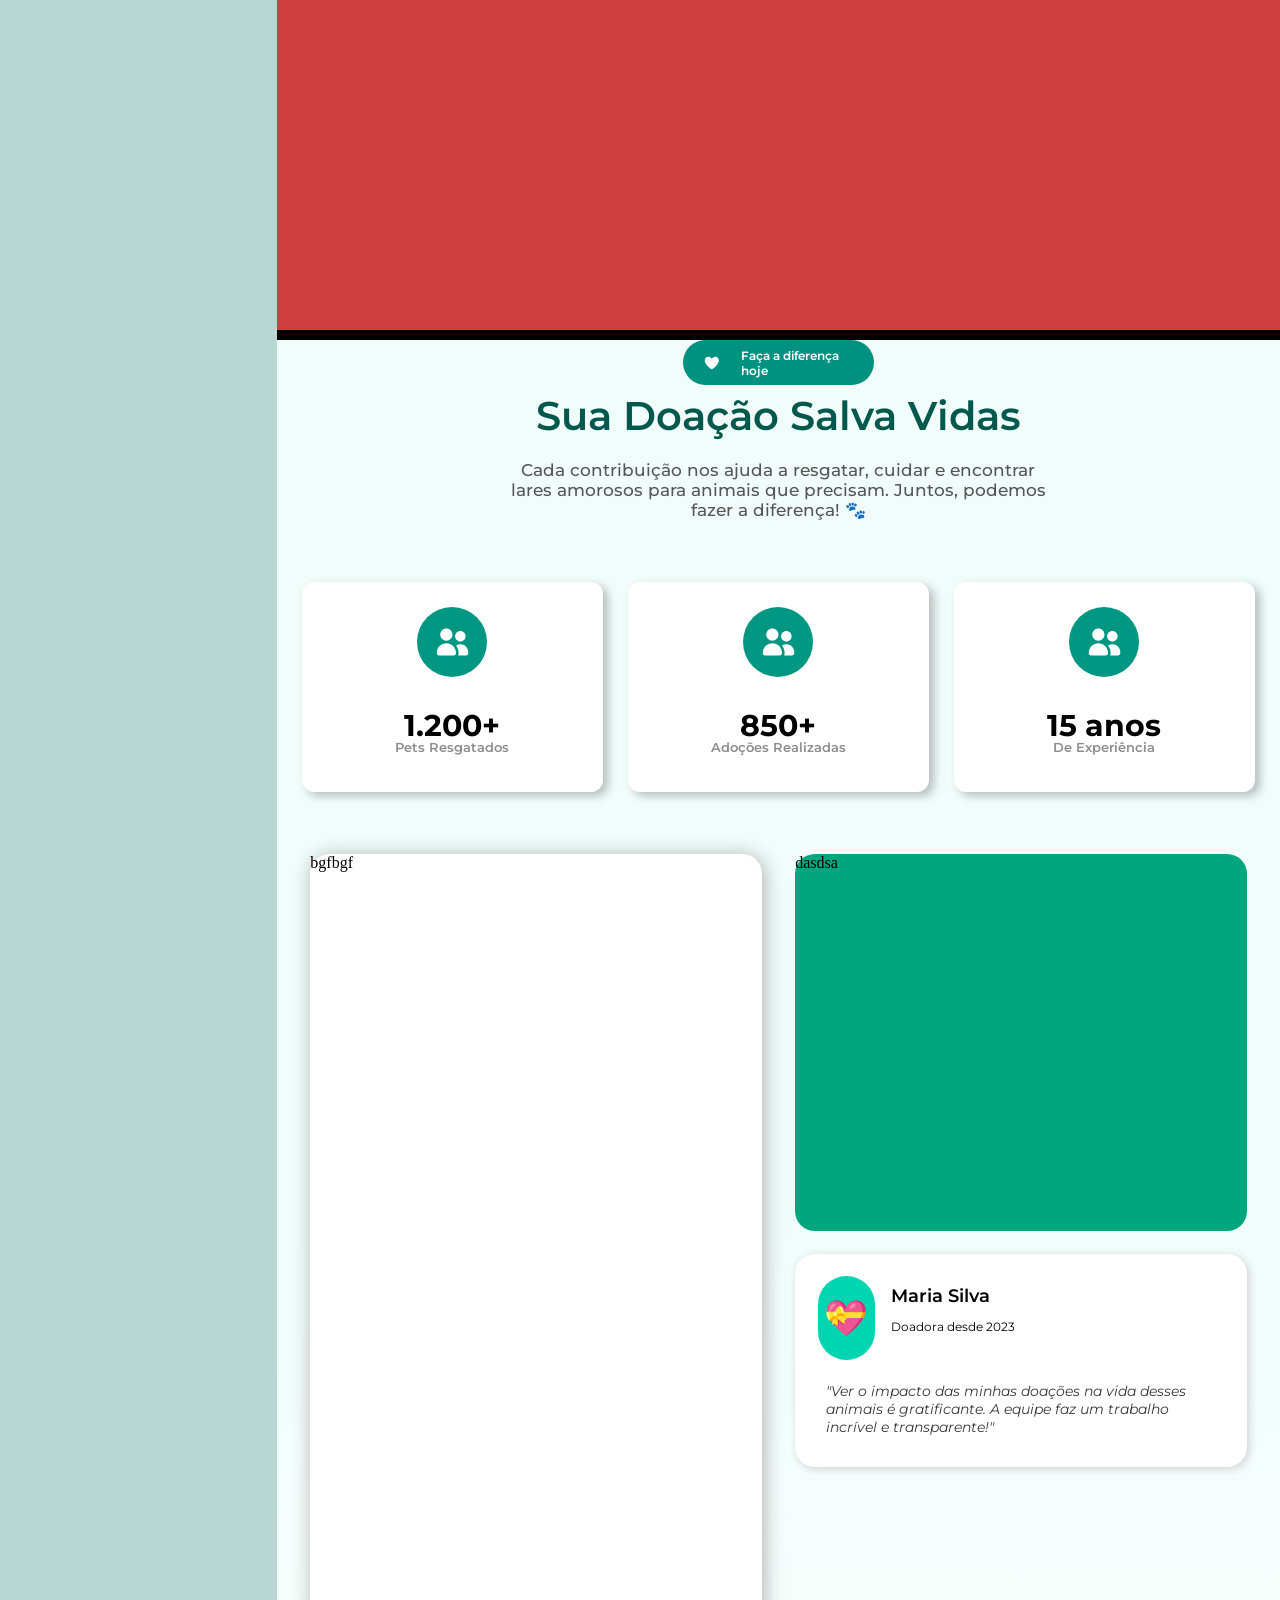
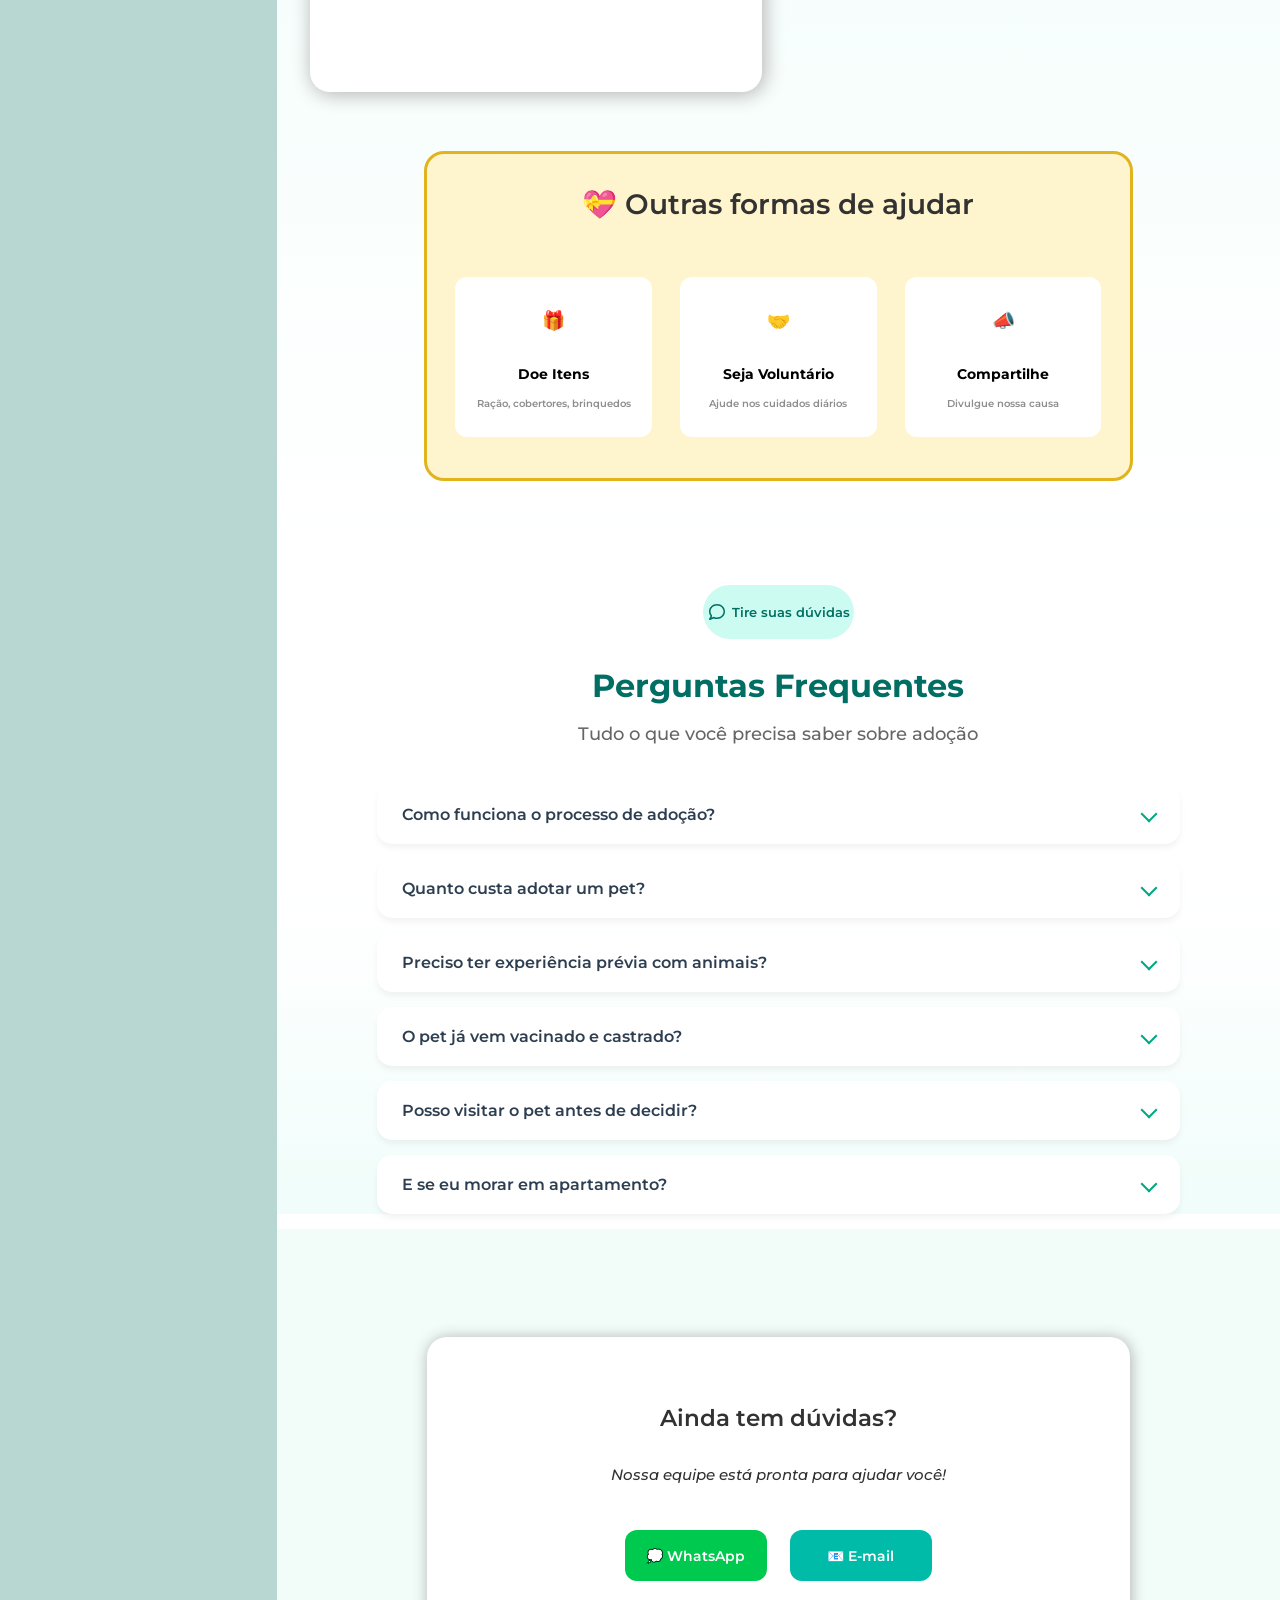
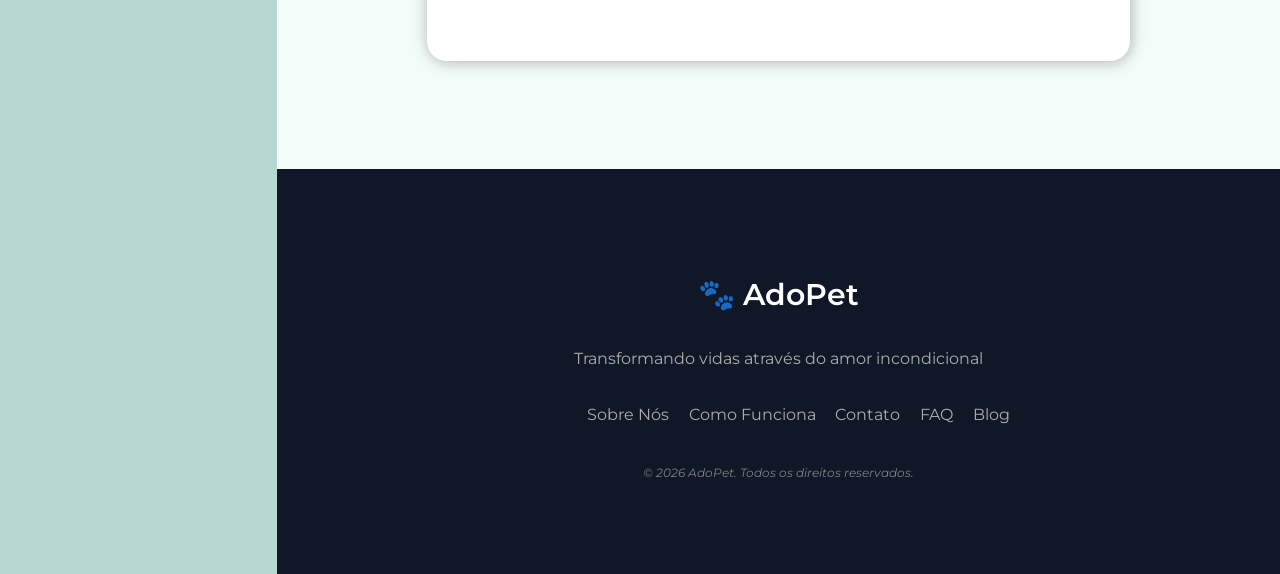
==== commit a137d410: "feat: adição home" ====
--- a/src/HTML/index.html
+++ b/src/HTML/index.html
@@ -143,7 +143,60 @@
 
             <!--INICIO DA PAGINA HOME-->
 
-            <article id="section_home"></article>
+            <article id="section_home">
+                <div id="top_home">fcgvbh</div>
+
+                <div id="mid_home">
+                    <div id="main_mid_home">
+                        <div class="input_mid">
+                            <div class="icon_input_mid"><svg xmlns="http://www.w3.org/2000/svg" viewBox="0 0 640 640"><!--!Font Awesome Free v7.2.0 by @fontawesome - https://fontawesome.com License - https://fontawesome.com/license/free Copyright 2026 Fonticons, Inc.--><path d="M480 272C480 317.9 465.1 360.3 440 394.7L566.6 521.4C579.1 533.9 579.1 554.2 566.6 566.7C554.1 579.2 533.8 579.2 521.3 566.7L394.7 440C360.3 465.1 317.9 480 272 480C157.1 480 64 386.9 64 272C64 157.1 157.1 64 272 64C386.9 64 480 157.1 480 272zM272 416C351.5 416 416 351.5 416 272C416 192.5 351.5 128 272 128C192.5 128 128 192.5 128 272C128 351.5 192.5 416 272 416z"/></svg></div>
+                            <input type="text" placeholder="Buscar por nome, raça...">
+                        </div>
+
+                        <div class="input_mid">
+                            <div class="icon_input_mid"><svg xmlns="http://www.w3.org/2000/svg" viewBox="0 0 640 640"><!--!Font Awesome Free v7.2.0 by @fontawesome - https://fontawesome.com License - https://fontawesome.com/license/free Copyright 2026 Fonticons, Inc.--><path d="M128 252.6C128 148.4 214 64 320 64C426 64 512 148.4 512 252.6C512 371.9 391.8 514.9 341.6 569.4C329.8 582.2 310.1 582.2 298.3 569.4C248.1 514.9 127.9 371.9 127.9 252.6zM320 320C355.3 320 384 291.3 384 256C384 220.7 355.3 192 320 192C284.7 192 256 220.7 256 256C256 291.3 284.7 320 320 320z"/></svg></div>
+                            <input type="text" placeholder="Sua cidade ou estado...">
+                        </div>
+
+                        <div id="send_mid">fsdfsd</div>
+                    </div>
+                </div>
+
+                <div id="bottom_home">
+                    <div class="bottom_home_card">
+                        <div class="icone_home_bottom_card">&#127968;</div>
+                        <div class="text_home_bottom_card">
+                            <h1>1.200+</h1>
+                            <p>Pets Adotados</p>
+                        </div>
+                    </div>
+
+                    <div class="bottom_home_card">
+                        <div class="icone_home_bottom_card">&#128062;</div>
+                        <div class="text_home_bottom_card">
+                            <h1>500+</h1>
+                            <p>Disponíveis</p>
+                        </div>
+                    </div>
+
+                    <div class="bottom_home_card">
+                        <div class="icone_home_bottom_card">&#x1F91D;</div>
+                        <div class="text_home_bottom_card">
+                            <h1>50+</h1>
+                            <p>ONGs Parceiras</p>
+                        </div>
+                    </div>
+
+                    <div class="bottom_home_card">
+                        <div class="icone_home_bottom_card">&#11088;</div>
+                        <div class="text_home_bottom_card">
+                            <h1>98%</h1>
+                            <p>Satisfação</p>
+                        </div>
+                    </div>
+
+                </div>
+            </article>
 
             <!--FIM DA PAGINA HOME-->
 
@@ -384,7 +437,32 @@
                     </div>
                 </div>
 
-                <div id="donation_content">csdcs</div>
+                <div id="donation_content">
+                    <div id="left_donation_content">bgfbgf</div>
+
+                    <div id="right_donation_content">
+                        <div id="right_donation_content_top">
+                            dasdsa
+                        </div>
+
+                        <div id="right_donation_content_bottom">
+                            <div id="icon_right_donation_content_bottom_top">
+                                <div id="heart_icon">
+                                    &#128157;
+                                </div>
+
+
+                                <div id="text_icon_space">
+                                    <h1>Maria Silva</h1>
+                                    <p>Doadora desde 2023</p>
+                                </div>
+                            </div>
+                            <div id="icon_right_donation_content_bottom_bottom">
+                                <p>"Ver o impacto das minhas doações na vida desses animais é gratificante. A equipe faz um trabalho incrível e transparente!"</p>
+                            </div>
+                        </div>
+                    </div>
+                </div>
 
                 <div id="footer_donation">
                     <div id="footer_main_donation">
--- a/src/CSS/style.css
+++ b/src/CSS/style.css
@@ -208,29 +208,435 @@
 
 /* fim do header */
 
+
+
+/*INICIO DA HOME*/
+
 #all_content {
     width: 80%;
     height: 100%;
-    background-color: #F2FDFA;
+    background-color: #ffffff;
 }
 
 #section_home {
-    background-color: #096352;
-    height: 90vh;
+    background: linear-gradient(
+    to bottom,
+    #0F7D5E 0%,
+    white 90%,
+    white 100%
+);
+    height: 130vh;
+}
+
+#top_home{
+    background-color: #0F7D5E;
+    height: 60%;
+}
+
+#mid_home{
+    background: linear-gradient(
+        to bottom,
+         #0F7D5E 0%,
+         white 60%,
+         white 100%
+    );
+    height: 15%;
+    padding-left: 10%;
+    padding-right: 10%;
+
+}
+
+#main_mid_home{
+    background-color: #ffffff;
+    height: 70%;
+    border-radius: 20px;
+    box-shadow: 3px 3px 20px rgb(150, 150, 150);
+    display: flex;
+    justify-content: space-evenly;
+    align-items: center;
+}
+
+.input_mid{
+    width: 40%;
+    height: 45%;
+    border: solid 2px rgb(214, 214, 214);
+    border-radius: 15px;
+    display: flex;
+
+}
+
+.icon_input_mid{
+    width: 15%;
+    display: flex;
+    justify-content: center;
+    align-items: center;
+
+}
+
+.icon_input_mid svg{
+    height: 30px;
+    fill: #6d6d6d;
+}
+
+.input_mid input{
+    width: 75%;
+    border: none;
+    font-family: "Montserrat", sans-serif;
+
+}
+
+.input_mid input:focus{
+    outline: none;
+    border: none;
+
+}
+
+#send_mid{
+    background-color: #009280;
+    width: 10%;
+    height: 45%;
+    border-radius: 10px;
+
+}
+
+#bottom_home{
+    height: 25%;
+    display: flex;
+    justify-content: space-evenly;
+    background: linear-gradient(
+        to bottom,
+         white 0%,
+         white 80%,
+         #F0FDFA 100%
+);
+}
+
+.bottom_home_card{
+    width: 15%;
+    padding: 2%;
+    height: 65%;
+}
+
+.icone_home_bottom_card{
+    height: 45%;
+    margin: 0;
+    font-size: 40px;
+    display: flex;
+    align-items: center;
+    justify-content: center;
+    
+}
+
+.text_home_bottom_card{
+    height: 55%;
+    margin: 0;
+    display: flex;
+    flex-direction: column;
+    justify-content: center;
+    align-items: center;
+}
+
+.text_home_bottom_card h1{
+    font-size: 30px;
+    margin: 0;
+    font-family: "Montserrat", sans-serif;
+    font-weight: 500;
+    color: #0F7D5E;
+}
+
+.text_home_bottom_card p{
+    font-size: 15px;
+    margin-top: 1%;
+    font-family: "Montserrat", sans-serif;
+    font-weight: 500;
+    color: #6a6a6a;
+}
+
+/*FIM DA HOME*/
+
+
+
+
+
+
+
+
+
+
+
+
+
+
+
+/*INICIO DA PAGINA DE SOBRE NÓS*/
+
+#section_sobre_nos {
+        background: linear-gradient(
+    to bottom,
+    #F0FDFA 0%,
+    #dff1ed 20%,
+    white 100%
+);
+    height: 80vh;
+    margin: 0;
     border-bottom: solid 10px black;
-}
+
+}
+
+#title_section_sobre_nos {
+    width: 100%;
+    height: 12%;
+    display: flex;
+    justify-content: center;
+    align-items: center;
+}
+
+#title_section_sobre_nos h1 {
+    font-family: "Montserrat", sans-serif;
+    color: #03685b;
+    font-size: 30px;
+    font-weight: 600;
+}
+
+#sub_title_section_sobre_nos {
+    width: 100%;
+    height: 7%;
+    display: flex;
+    justify-content: center;
+    align-items: center;
+    margin-bottom: 5%;
+}
+
+#sub_title_section_sobre_nos p {
+    font-family: "Montserrat", sans-serif;
+    color: #626262;
+    font-size: 17px;
+    font-weight: 500;
+}
+
+#content_section_sobre_nos {
+    width: 100%;
+    height: 65%;
+    display: flex;
+    justify-content: space-evenly;
+    align-items: start;
+}
+
+#bloco01 {
+    background-color: #ffffff;
+    width: 22%;
+    height: 68%;
+    border-radius: 10px;
+    box-shadow: 2px 1px 10px #cfcfcf;
+    transition: transform 0.3s ease;
+}
+
+#bloco01:hover {
+    transform: translateY(-10px);
+}
+
+#bloco02 {
+    background-color: #ffffff;
+    width: 22%;
+    height: 80%;
+    border-radius: 10px;
+    box-shadow: 2px 1px 10px #cfcfcf;
+    padding: 0;
+    transition: transform 0.3s ease;
+}
+
+#bloco02:hover {
+    transform: translateY(-10px);
+}
+
+#bloco03 {
+    background-color: #ffffff;
+    width: 22%;
+    height: 68%;
+    border-radius: 10px;
+    box-shadow: 1px 1px 15px #cfcfcf;
+    transition: transform 0.3s ease;
+}
+
+#bloco03:hover {
+    transform: translateY(-10px);
+}
+
+#bloco04 {
+    background-color: #ffffff;
+    width: 22%;
+    height: 68%;
+    border-radius: 10px;
+    box-shadow: 1px 1px 15px #cfcfcf;
+    transition: transform 0.3s ease;
+}
+
+#bloco04:hover {
+    transform: translateY(-10px);
+}
+
+.icon_bloco {
+    width: 100%;
+    height: 40%;
+    display: flex;
+    align-items: end;
+
+}
+
+.icone_bloco {
+    width: 25%;
+    height: 60%;
+    border-radius: 15px;
+    background-color: #00BABD;
+    margin-left: 10%;
+    display: flex;
+    justify-content: center;
+    align-items: center;
+    box-shadow: 2px 2px 5px #cbcbcb;
+
+}
+
+.icone_bloco svg {
+    width: 50%;
+    height: 50%;
+    fill: #ffffff;
+
+}
+
+.title_bloco {
+    width: 100%;
+    height: 15%;
+    display: flex;
+    justify-content: start;
+    align-items: baseline;
+    margin-top: 10%;
+    margin-left: 10%;
+}
+
+.title_bloco h1 {
+    font-family: "Montserrat", sans-serif;
+    color: #000000;
+    font-size: 17px;
+    font-weight: 600;
+}
+
+.text_bloco {
+    width: 90%;
+    height: 20%;
+    display: flex;
+    justify-content: center;
+    align-items: center;
+}
+
+.text_bloco p {
+    font-family: "Montserrat", sans-serif;
+    color: #616161;
+    font-size: 13px;
+    font-weight: 600;
+    margin-left: 10%;
+
+}
+
+#segundo_bloco_icone {
+    background-color: #58C002;
+}
+
+#terceiro_bloco_icone {
+    background-color: #FF8800;
+}
+
+.icon_bloco02 {
+    width: 100%;
+    height: 33%;
+    display: flex;
+    align-items: end;
+
+}
+
+.icone_bloco02 {
+    width: 25%;
+    height: 60%;
+    border-radius: 15px;
+    background-color: #00C16E;
+    margin-left: 10%;
+    display: flex;
+    justify-content: center;
+    align-items: center;
+    box-shadow: 2px 2px 5px #cbcbcb;
+
+}
+
+.icone_bloco02 svg {
+    width: 50%;
+    height: 50%;
+    fill: #ffffff;
+
+}
+
+.title_bloco02 {
+    width: 60%;
+    height: 15%;
+    display: flex;
+    justify-content: start;
+    align-items: baseline;
+    margin-top: 10%;
+    margin-left: 10%;
+}
+
+.title_bloco02 h1 {
+    font-family: "Montserrat", sans-serif;
+    color: #000000;
+    font-size: 17px;
+    font-weight: 600;
+}
+
+.text_bloco02 {
+    width: 90%;
+    height: 20%;
+    margin-top: 5%;
+    display: flex;
+    justify-content: center;
+    align-items: center;
+}
+
+.text_bloco02 p {
+    font-family: "Montserrat", sans-serif;
+    color: #616161;
+    font-size: 13px;
+    font-weight: 600;
+    margin-left: 10%;
+
+}
+
+/*FIM DA PAGINA DE SOBRE NÓS*/
+
+
+
+
+
+
+
+
+
+
+
 
 /*INICIO DA PAGINA BUSCAR PETS*/
 #section_buscar_pets {
-    background-color: #F2FDFA;
-    height: 190vh;
+        background: linear-gradient(
+        to bottom,
+        #F0FDFA 0%,
+        #F0FDFA 50%,
+        white 100%
+    );
+    height: 200vh;
 
 
 }
 
 #title_donation {
     width: 100%;
-    height: 12%;
+    height: 10%;
     display: flex;
     flex-direction: column;
     justify-content: space-between;
@@ -240,10 +646,11 @@
 
 #card_donation {
     width: 100%;
-    height: 18%;
+    height: 13%;
     display: flex;
     justify-content: space-evenly;
     align-items: center;
+    margin-bottom: 5%;
 }
 
 .card_mid_donation {
@@ -282,7 +689,7 @@
 }
 
 .title_card_donation h1 {
-    font-size: 35px;
+    font-size: 30px;
     font-family: "Montserrat", sans-serif;
     text-align: center;
 
@@ -315,18 +722,104 @@
 }
 
 #donation_content {
-    background-color: #a93978;
-    width: 100%;
+    width: 100%;
+    height: 49%;
+    display: flex;
+    justify-content: space-evenly;
+}
+
+#left_donation_content{
+    background-color: #ffffff;
+    width: 45%;
+    height: 95%;
+    border-radius: 20px;
+    box-shadow: 2px 2px 20px #afafaf;
+}
+
+#right_donation_content{
+    width: 45%;
+    height: 95%;
+
+}
+
+#right_donation_content_top{
+    background-color: #00A67E;
     height: 45%;
-}
+    border-radius: 20px;
+    margin-bottom: 3%;
+}
+
+#right_donation_content_bottom{
+    background-color: #ffffff;
+    height: 20%;
+    border-radius: 20px;
+    box-shadow: 2px 2px 8px #d0d0d0;
+    padding: 5%;
+    margin-top: 5%;
+
+}
+
+#icon_right_donation_content_bottom_top{
+    height: 50%;
+    display: flex;
+}
+
+#heart_icon{
+    background-color: #00D5B2;
+    width: 14%;
+    border-radius: 200px;
+    display: flex;
+    justify-content: center;
+    align-items: center;
+    font-size: 35px;
+    
+}
+
+#text_icon_space{
+    margin-left: 4%;
+    display: flex;
+    flex-direction: column;
+    padding-top: 2%;
+
+}
+
+#text_icon_space h1{
+    font-size: 18px;
+    height: 45%;
+    margin: 0;
+    font-family: "Montserrat", sans-serif;
+    display: flex;
+    font-weight: 600;
+
+}
+
+#text_icon_space p{
+    font-size: 12px;
+    margin: 0;
+    font-family: "Montserrat", sans-serif;
+
+}
+
+#icon_right_donation_content_bottom_bottom{
+    height: 50%;
+    padding: 2%;
+}
+
+#icon_right_donation_content_bottom_bottom p{
+    font-family: "Montserrat", sans-serif;
+    font-size: 14px;
+    font-style: italic;
+    color: #393939;
+}
+
 
 #footer_donation {
-    background-color: #F2FDFA;
     width: 100%;
     height: 20%;
     display: flex;
     justify-content: center;
     align-items: center;
+
 }
 
 #footer_main_donation {
@@ -503,7 +996,12 @@
 /*INICIO DA PAGINA DE FAQ*/
 
 #section_faq {
-    background-color: #F2FDFA;
+    background: linear-gradient(
+        to bottom,
+        white 0%,
+        white 50%,
+        #F0FDFA 100%
+    );
     font-family: "Montserrat", sans-serif;
     color: #333;
     margin: 0;
@@ -641,242 +1139,7 @@
 
 
 
-/*INICIO DA PAGINA DE SOBRE NÓS*/
-
-#section_sobre_nos {
-    background-color: #F0FDFA;
-    height: 80vh;
-    margin: 0;
-    border-bottom: solid 10px black;
-
-}
-
-#title_section_sobre_nos {
-    width: 100%;
-    height: 12%;
-    display: flex;
-    justify-content: center;
-    align-items: center;
-}
-
-#title_section_sobre_nos h1 {
-    font-family: "Montserrat", sans-serif;
-    color: #03685b;
-    font-size: 30px;
-    font-weight: 600;
-}
-
-#sub_title_section_sobre_nos {
-    width: 100%;
-    height: 7%;
-    display: flex;
-    justify-content: center;
-    align-items: center;
-    margin-bottom: 5%;
-}
-
-#sub_title_section_sobre_nos p {
-    font-family: "Montserrat", sans-serif;
-    color: #626262;
-    font-size: 17px;
-    font-weight: 500;
-}
-
-#content_section_sobre_nos {
-    width: 100%;
-    height: 65%;
-    display: flex;
-    justify-content: space-evenly;
-    align-items: start;
-}
-
-#bloco01 {
-    background-color: #ffffff;
-    width: 22%;
-    height: 68%;
-    border-radius: 10px;
-    box-shadow: 2px 1px 10px #cfcfcf;
-    transition: transform 0.3s ease;
-}
-
-#bloco01:hover {
-    transform: translateY(-10px);
-}
-
-#bloco02 {
-    background-color: #ffffff;
-    width: 22%;
-    height: 80%;
-    border-radius: 10px;
-    box-shadow: 2px 1px 10px #cfcfcf;
-    padding: 0;
-    transition: transform 0.3s ease;
-}
-
-#bloco02:hover {
-    transform: translateY(-10px);
-}
-
-#bloco03 {
-    background-color: #ffffff;
-    width: 22%;
-    height: 68%;
-    border-radius: 10px;
-    box-shadow: 1px 1px 15px #cfcfcf;
-    transition: transform 0.3s ease;
-}
-
-#bloco03:hover {
-    transform: translateY(-10px);
-}
-
-#bloco04 {
-    background-color: #ffffff;
-    width: 22%;
-    height: 68%;
-    border-radius: 10px;
-    box-shadow: 1px 1px 15px #cfcfcf;
-    transition: transform 0.3s ease;
-}
-
-#bloco04:hover {
-    transform: translateY(-10px);
-}
-
-.icon_bloco {
-    width: 100%;
-    height: 40%;
-    display: flex;
-    align-items: end;
-
-}
-
-.icone_bloco {
-    width: 25%;
-    height: 60%;
-    border-radius: 15px;
-    background-color: #00BABD;
-    margin-left: 10%;
-    display: flex;
-    justify-content: center;
-    align-items: center;
-    box-shadow: 2px 2px 5px #cbcbcb;
-
-}
-
-.icone_bloco svg {
-    width: 50%;
-    height: 50%;
-    fill: #ffffff;
-
-}
-
-.title_bloco {
-    width: 100%;
-    height: 15%;
-    display: flex;
-    justify-content: start;
-    align-items: baseline;
-    margin-top: 10%;
-    margin-left: 10%;
-}
-
-.title_bloco h1 {
-    font-family: "Montserrat", sans-serif;
-    color: #000000;
-    font-size: 17px;
-    font-weight: 600;
-}
-
-.text_bloco {
-    width: 90%;
-    height: 20%;
-    display: flex;
-    justify-content: center;
-    align-items: center;
-}
-
-.text_bloco p {
-    font-family: "Montserrat", sans-serif;
-    color: #616161;
-    font-size: 13px;
-    font-weight: 600;
-    margin-left: 10%;
-
-}
-
-#segundo_bloco_icone {
-    background-color: #58C002;
-}
-
-#terceiro_bloco_icone {
-    background-color: #FF8800;
-}
-
-.icon_bloco02 {
-    width: 100%;
-    height: 33%;
-    display: flex;
-    align-items: end;
-
-}
-
-.icone_bloco02 {
-    width: 25%;
-    height: 60%;
-    border-radius: 15px;
-    background-color: #00C16E;
-    margin-left: 10%;
-    display: flex;
-    justify-content: center;
-    align-items: center;
-    box-shadow: 2px 2px 5px #cbcbcb;
-
-}
-
-.icone_bloco02 svg {
-    width: 50%;
-    height: 50%;
-    fill: #ffffff;
-
-}
-
-.title_bloco02 {
-    width: 60%;
-    height: 15%;
-    display: flex;
-    justify-content: start;
-    align-items: baseline;
-    margin-top: 10%;
-    margin-left: 10%;
-}
-
-.title_bloco02 h1 {
-    font-family: "Montserrat", sans-serif;
-    color: #000000;
-    font-size: 17px;
-    font-weight: 600;
-}
-
-.text_bloco02 {
-    width: 90%;
-    height: 20%;
-    margin-top: 5%;
-    display: flex;
-    justify-content: center;
-    align-items: center;
-}
-
-.text_bloco02 p {
-    font-family: "Montserrat", sans-serif;
-    color: #616161;
-    font-size: 13px;
-    font-weight: 600;
-    margin-left: 10%;
-
-}
-
-/*INICIO DA PAGINA DE SOBRE NÓS*/
+
 
 
 
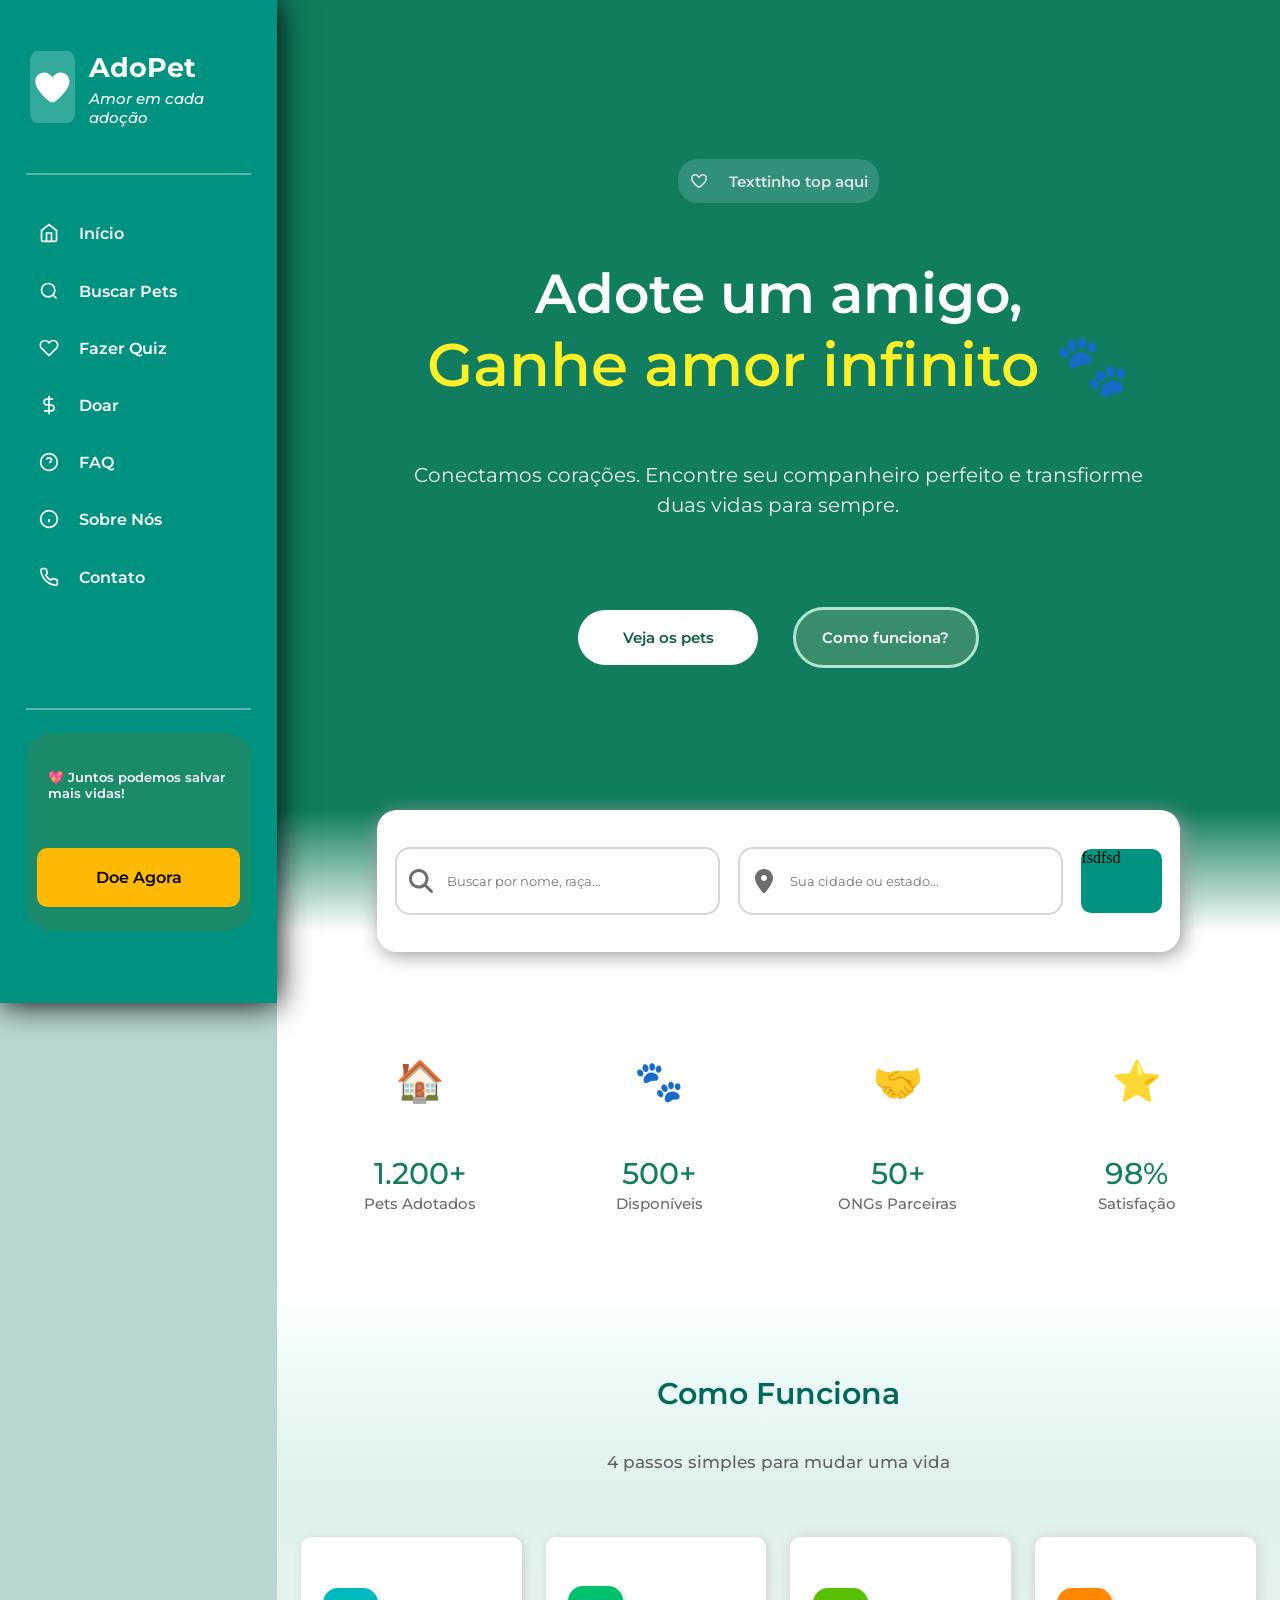
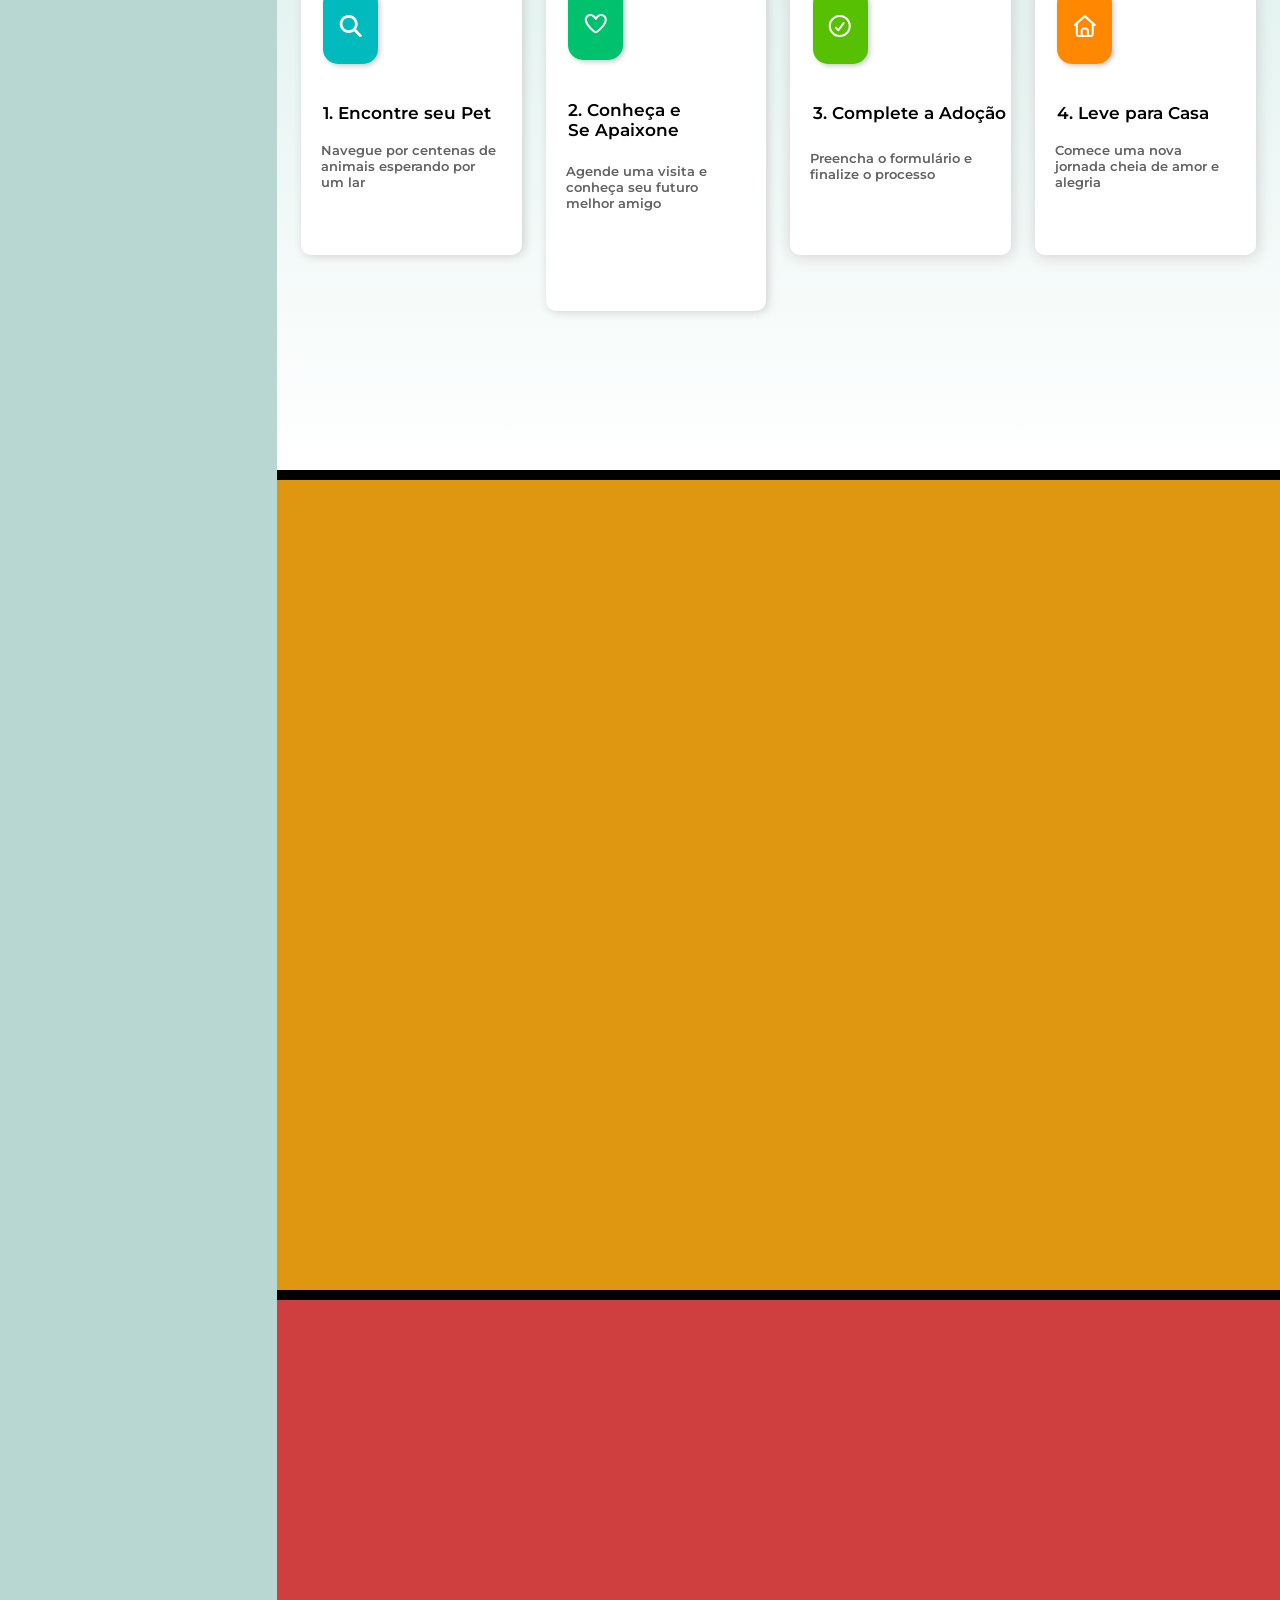
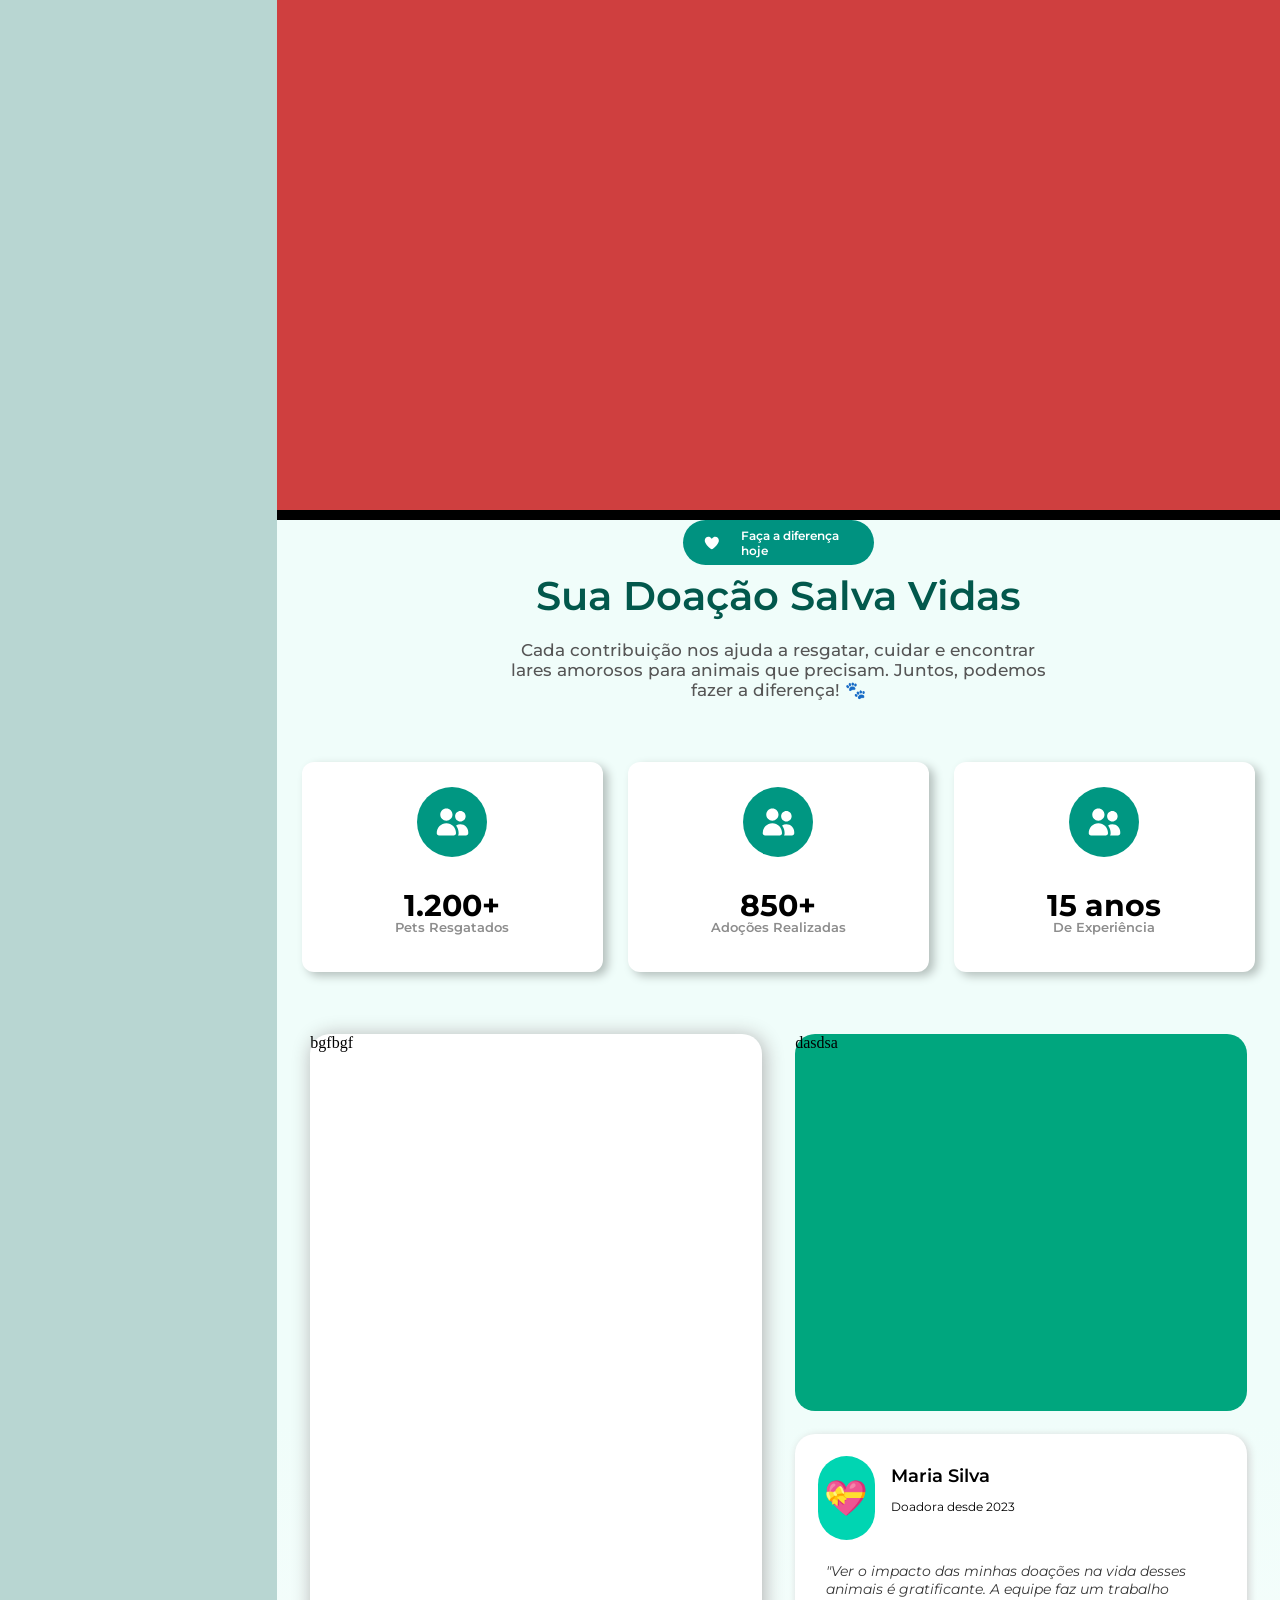
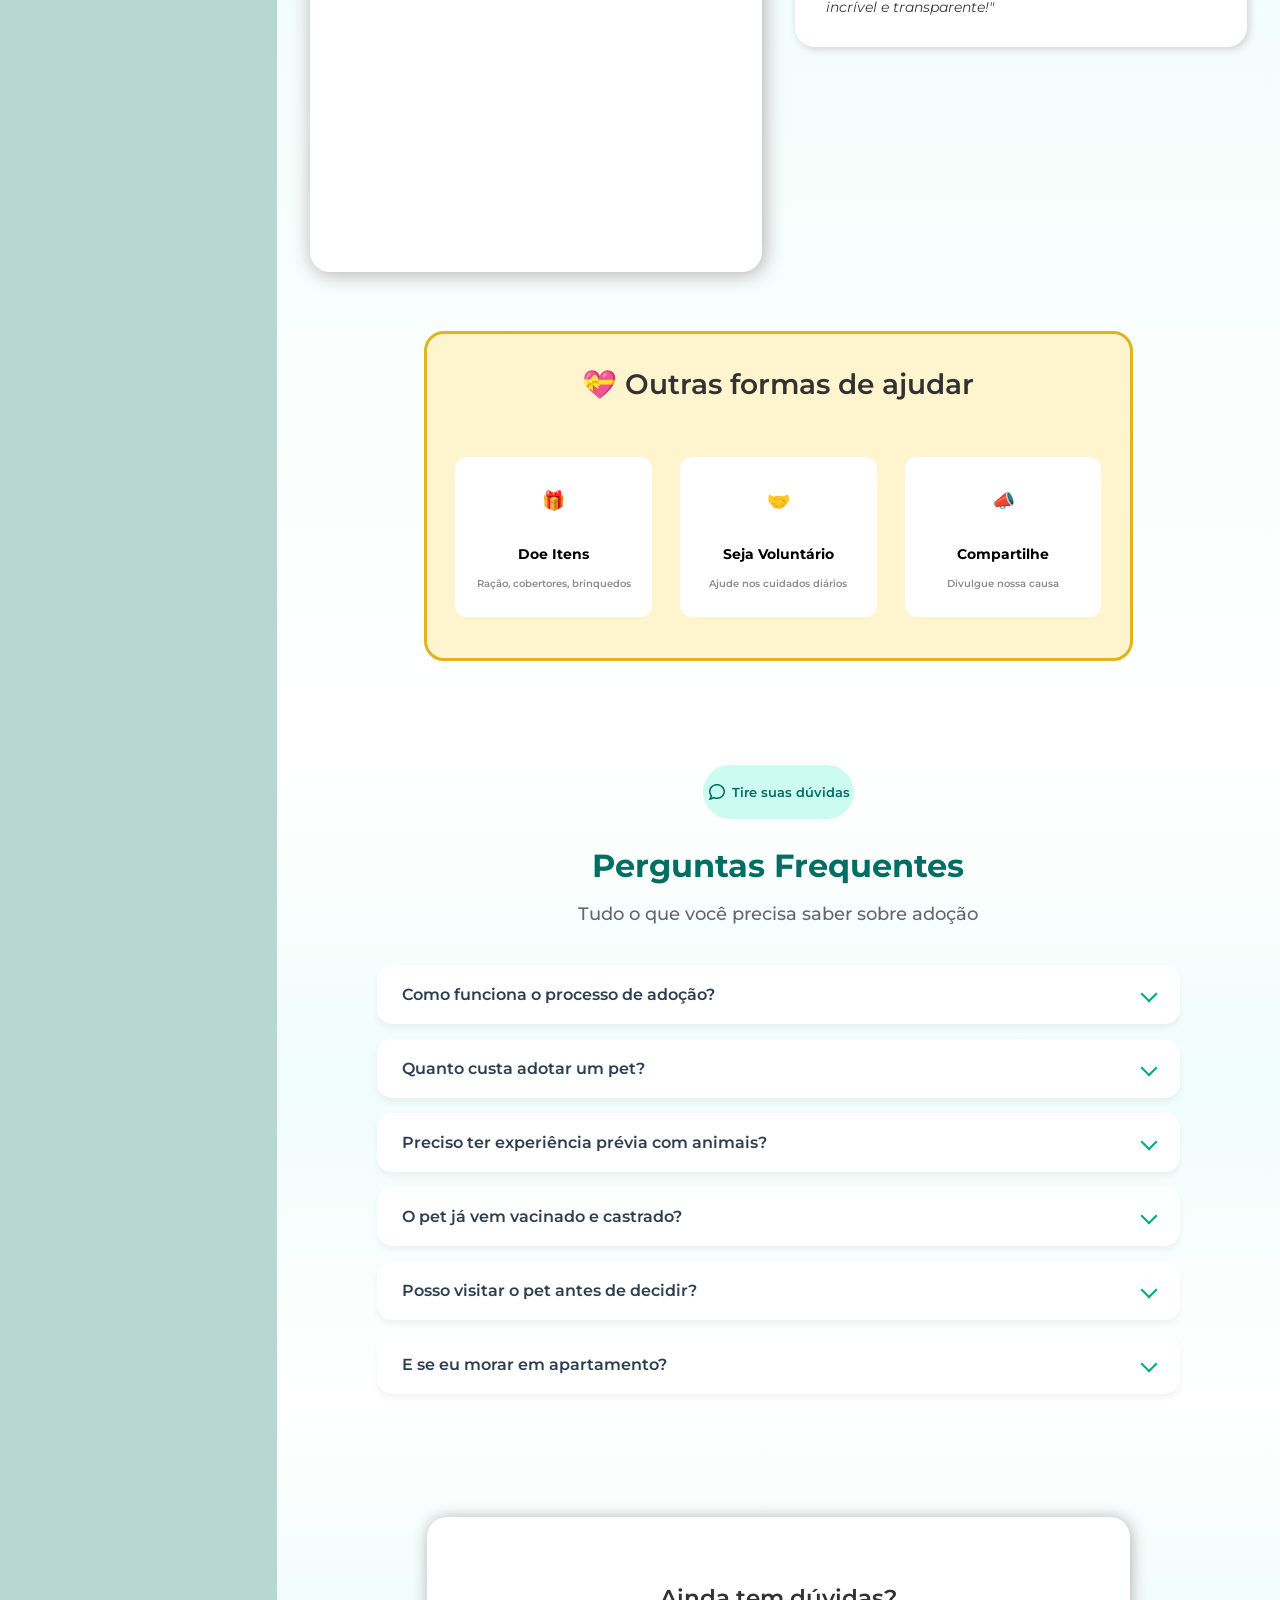
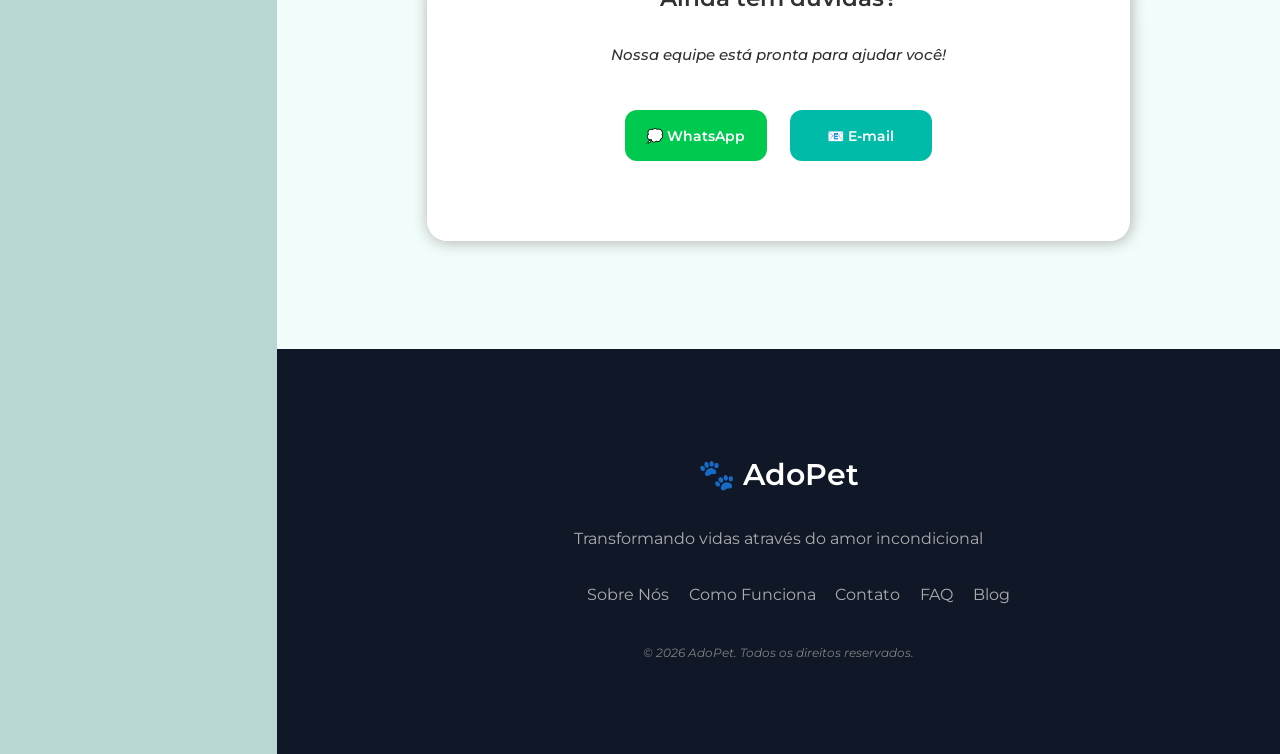
==== commit 6e5aacca: "feat: pagina incial" ====
--- a/src/HTML/index.html
+++ b/src/HTML/index.html
@@ -5,11 +5,13 @@
     <meta charset="UTF-8">
     <meta name="viewport" content="width=device-width, initial-scale=1.0">
     <title>Document</title>
+
     <link rel="stylesheet" href="../CSS/style.css">
     <link rel="preconnect" href="https://fonts.googleapis.com">
     <link rel="preconnect" href="https://fonts.gstatic.com" crossorigin>
     <link href="https://fonts.googleapis.com/css2?family=Montserrat:ital,wght@0,100..900;1,100..900&display=swap"
         rel="stylesheet">
+    <script src="../JS/script.js"></script>
 </head>
 
 <body>
@@ -144,17 +146,54 @@
             <!--INICIO DA PAGINA HOME-->
 
             <article id="section_home">
-                <div id="top_home">fcgvbh</div>
+                <div id="top_home">
+                    <div id="top_info_home">
+
+                        <div id="info_top_home">
+                            <svg xmlns="http://www.w3.org/2000/svg"
+                                viewBox="0 0 640 640"><!--!Font Awesome Free v7.2.0 by @fontawesome - https://fontawesome.com License - https://fontawesome.com/license/free Copyright 2026 Fonticons, Inc.-->
+                                <path
+                                    d="M442.9 144C415.6 144 389.9 157.1 373.9 179.2L339.5 226.8C335 233 327.8 236.7 320.1 236.7C312.4 236.7 305.2 233 300.7 226.8L266.3 179.2C250.3 157.1 224.6 144 197.3 144C150.3 144 112.2 182.1 112.2 229.1C112.2 279 144.2 327.5 180.3 371.4C221.4 421.4 271.7 465.4 306.2 491.7C309.4 494.1 314.1 495.9 320.2 495.9C326.3 495.9 331 494.1 334.2 491.7C368.7 465.4 419 421.3 460.1 371.4C496.3 327.5 528.2 279 528.2 229.1C528.2 182.1 490.1 144 443.1 144zM335 151.1C360 116.5 400.2 96 442.9 96C516.4 96 576 155.6 576 229.1C576 297.7 533.1 358 496.9 401.9C452.8 455.5 399.6 502 363.1 529.8C350.8 539.2 335.6 543.9 320 543.9C304.4 543.9 289.2 539.2 276.9 529.8C240.4 502 187.2 455.5 143.1 402C106.9 358.1 64 297.7 64 229.1C64 155.6 123.6 96 197.1 96C239.8 96 280 116.5 305 151.1L320 171.8L335 151.1z" />
+                            </svg>
+                            <p>Texttinho top aqui </p>
+                        </div>
+                    </div>
+
+
+                    <div id="main_text_home">
+                        <h1>Adote um amigo,</h1>
+                        <h2>Ganhe amor infinito &#128062;</h2>
+                    </div>
+
+                    <div id="sub_text_home">
+                        <p>Conectamos corações. Encontre seu companheiro perfeito e transfiorme <br>duas vidas para
+                            sempre.</p>
+                    </div>
+                    <div id="button_home">
+                        <div id="main_bottom_home">
+                            <div id="buttun_home_1">Veja os pets</div>
+                            <div id="buttun_home_2">Como funciona?</div>
+                        </div>
+                    </div>
+                </div>
 
                 <div id="mid_home">
                     <div id="main_mid_home">
                         <div class="input_mid">
-                            <div class="icon_input_mid"><svg xmlns="http://www.w3.org/2000/svg" viewBox="0 0 640 640"><!--!Font Awesome Free v7.2.0 by @fontawesome - https://fontawesome.com License - https://fontawesome.com/license/free Copyright 2026 Fonticons, Inc.--><path d="M480 272C480 317.9 465.1 360.3 440 394.7L566.6 521.4C579.1 533.9 579.1 554.2 566.6 566.7C554.1 579.2 533.8 579.2 521.3 566.7L394.7 440C360.3 465.1 317.9 480 272 480C157.1 480 64 386.9 64 272C64 157.1 157.1 64 272 64C386.9 64 480 157.1 480 272zM272 416C351.5 416 416 351.5 416 272C416 192.5 351.5 128 272 128C192.5 128 128 192.5 128 272C128 351.5 192.5 416 272 416z"/></svg></div>
+                            <div class="icon_input_mid"><svg xmlns="http://www.w3.org/2000/svg"
+                                    viewBox="0 0 640 640"><!--!Font Awesome Free v7.2.0 by @fontawesome - https://fontawesome.com License - https://fontawesome.com/license/free Copyright 2026 Fonticons, Inc.-->
+                                    <path
+                                        d="M480 272C480 317.9 465.1 360.3 440 394.7L566.6 521.4C579.1 533.9 579.1 554.2 566.6 566.7C554.1 579.2 533.8 579.2 521.3 566.7L394.7 440C360.3 465.1 317.9 480 272 480C157.1 480 64 386.9 64 272C64 157.1 157.1 64 272 64C386.9 64 480 157.1 480 272zM272 416C351.5 416 416 351.5 416 272C416 192.5 351.5 128 272 128C192.5 128 128 192.5 128 272C128 351.5 192.5 416 272 416z" />
+                                </svg></div>
                             <input type="text" placeholder="Buscar por nome, raça...">
                         </div>
 
                         <div class="input_mid">
-                            <div class="icon_input_mid"><svg xmlns="http://www.w3.org/2000/svg" viewBox="0 0 640 640"><!--!Font Awesome Free v7.2.0 by @fontawesome - https://fontawesome.com License - https://fontawesome.com/license/free Copyright 2026 Fonticons, Inc.--><path d="M128 252.6C128 148.4 214 64 320 64C426 64 512 148.4 512 252.6C512 371.9 391.8 514.9 341.6 569.4C329.8 582.2 310.1 582.2 298.3 569.4C248.1 514.9 127.9 371.9 127.9 252.6zM320 320C355.3 320 384 291.3 384 256C384 220.7 355.3 192 320 192C284.7 192 256 220.7 256 256C256 291.3 284.7 320 320 320z"/></svg></div>
+                            <div class="icon_input_mid"><svg xmlns="http://www.w3.org/2000/svg"
+                                    viewBox="0 0 640 640"><!--!Font Awesome Free v7.2.0 by @fontawesome - https://fontawesome.com License - https://fontawesome.com/license/free Copyright 2026 Fonticons, Inc.-->
+                                    <path
+                                        d="M128 252.6C128 148.4 214 64 320 64C426 64 512 148.4 512 252.6C512 371.9 391.8 514.9 341.6 569.4C329.8 582.2 310.1 582.2 298.3 569.4C248.1 514.9 127.9 371.9 127.9 252.6zM320 320C355.3 320 384 291.3 384 256C384 220.7 355.3 192 320 192C284.7 192 256 220.7 256 256C256 291.3 284.7 320 320 320z" />
+                                </svg></div>
                             <input type="text" placeholder="Sua cidade ou estado...">
                         </div>
 
@@ -458,7 +497,8 @@
                                 </div>
                             </div>
                             <div id="icon_right_donation_content_bottom_bottom">
-                                <p>"Ver o impacto das minhas doações na vida desses animais é gratificante. A equipe faz um trabalho incrível e transparente!"</p>
+                                <p>"Ver o impacto das minhas doações na vida desses animais é gratificante. A equipe faz
+                                    um trabalho incrível e transparente!"</p>
                             </div>
                         </div>
                     </div>
--- a/src/CSS/style.css
+++ b/src/CSS/style.css
@@ -215,38 +215,171 @@
 #all_content {
     width: 80%;
     height: 100%;
+
     background-color: #ffffff;
 }
 
 #section_home {
-    background: linear-gradient(
-    to bottom,
-    #0F7D5E 0%,
-    white 90%,
-    white 100%
-);
-    height: 130vh;
-}
-
-#top_home{
+    background: linear-gradient(to bottom,
+            #0F7D5E 0%,
+            white 90%,
+            white 100%);
+    height: 150vh;
+}
+
+#top_home {
     background-color: #0F7D5E;
     height: 60%;
-}
-
-#mid_home{
-    background: linear-gradient(
-        to bottom,
-         #0F7D5E 0%,
-         white 60%,
-         white 100%
-    );
+    overflow: hidden;
+
+}
+
+#top_info_home {
+    height: 30%;
+    display: flex;
+    justify-content: center;
+    align-items: end;
+
+}
+
+#info_top_home {
+    background-color: #328F7A;
+    height: 18%;
+    width: 20%;
+    margin: 0;
+    border-radius: 20px;
+    display: flex;
+    justify-content: space-around;
+    align-items: center;
+    margin-bottom: 4%;
+}
+
+#info_top_home svg {
+    fill: #d8e7e3;
+    width: 20px;
+    height: 20px;
+}
+
+#info_top_home p {
+    font-family: "Montserrat", sans-serif;
+    font-size: 15px;
+    font-weight: 600;
+    color: #d8e7e3;
+}
+
+#main_text_home {
+    height: 25%;
+    display: flex;
+    flex-direction: column;
+    justify-content: center;
+    align-items: center;
+    margin-top: 1%;
+}
+
+#main_text_home h1 {
+    font-size: 55px;
+    font-weight: 600;
+    font-family: "Montserrat", sans-serif;
+    color: white;
+    margin: 0;
+    width: 100%;
+    height: 30%;
+    display: flex;
+    justify-content: center;
+    align-items: center;
+}
+
+#main_text_home h2 {
+    font-size: 60px;
+    font-family: "Montserrat", sans-serif;
+    font-weight: 550;
+    color: rgb(255, 241, 39);
+    margin-top: 1%;
+    width: 100%;
+    height: 30%;
+    display: flex;
+    justify-content: center;
+    align-items: center;
+}
+
+#sub_text_home {
+    height: 15%;
+    display: flex;
+    justify-content: center;
+    align-items: end;
+
+}
+
+#sub_text_home p {
+    height: 80%;
+    color: rgb(237, 237, 237);
+    font-family: "Montserrat", sans-serif;
+    font-size: 20px;
+    font-weight: 400;
+    text-align: center;
+    line-height: 30px;
+}
+
+#button_home {
+    height: 15%;
+    display: flex;
+    justify-content: center;
+    align-items: center;
+
+}
+
+#main_bottom_home {
+    height: 60%;
+    width: 40%;
+    display: flex;
+    justify-content: space-between;
+    align-items: center;
+}
+
+#buttun_home_1 {
+    background-color: white;
+    height: 75%;
+    width: 45%;
+    margin: 0;
+    border-radius: 90px;
+    text-align: center;
+    display: flex;
+    justify-content: center;
+    align-items: center;
+    font-family: "Montserrat", sans-serif;
+    font-size: 15px;
+    font-weight: 600;
+    color: #0f5b45;
+}
+
+#buttun_home_2 {
+    background-color: #398D6B;
+    height: 75%;
+    width: 45%;
+    margin: 0;
+    border-radius: 90px;
+    border: solid 3px #b1e5d0;
+    display: flex;
+    justify-content: center;
+    align-items: center;
+    font-family: "Montserrat", sans-serif;
+    font-size: 15px;
+    font-weight: 600;
+    color: rgb(255, 255, 255);
+}
+
+#mid_home {
+    background: linear-gradient(to bottom,
+            #0F7D5E 0%,
+            white 60%,
+            white 100%);
     height: 15%;
     padding-left: 10%;
     padding-right: 10%;
 
 }
 
-#main_mid_home{
+#main_mid_home {
     background-color: #ffffff;
     height: 70%;
     border-radius: 20px;
@@ -256,7 +389,7 @@
     align-items: center;
 }
 
-.input_mid{
+.input_mid {
     width: 40%;
     height: 45%;
     border: solid 2px rgb(214, 214, 214);
@@ -265,7 +398,7 @@
 
 }
 
-.icon_input_mid{
+.icon_input_mid {
     width: 15%;
     display: flex;
     justify-content: center;
@@ -273,25 +406,25 @@
 
 }
 
-.icon_input_mid svg{
+.icon_input_mid svg {
     height: 30px;
     fill: #6d6d6d;
 }
 
-.input_mid input{
+.input_mid input {
     width: 75%;
     border: none;
     font-family: "Montserrat", sans-serif;
 
 }
 
-.input_mid input:focus{
+.input_mid input:focus {
     outline: none;
     border: none;
 
 }
 
-#send_mid{
+#send_mid {
     background-color: #009280;
     width: 10%;
     height: 45%;
@@ -299,35 +432,33 @@
 
 }
 
-#bottom_home{
+#bottom_home {
     height: 25%;
     display: flex;
     justify-content: space-evenly;
-    background: linear-gradient(
-        to bottom,
-         white 0%,
-         white 80%,
-         #F0FDFA 100%
-);
-}
-
-.bottom_home_card{
+    background: linear-gradient(to bottom,
+            white 0%,
+            white 80%,
+            #F0FDFA 100%);
+}
+
+.bottom_home_card {
     width: 15%;
     padding: 2%;
     height: 65%;
 }
 
-.icone_home_bottom_card{
+.icone_home_bottom_card {
     height: 45%;
     margin: 0;
     font-size: 40px;
     display: flex;
     align-items: center;
     justify-content: center;
-    
-}
-
-.text_home_bottom_card{
+
+}
+
+.text_home_bottom_card {
     height: 55%;
     margin: 0;
     display: flex;
@@ -336,7 +467,7 @@
     align-items: center;
 }
 
-.text_home_bottom_card h1{
+.text_home_bottom_card h1 {
     font-size: 30px;
     margin: 0;
     font-family: "Montserrat", sans-serif;
@@ -344,7 +475,7 @@
     color: #0F7D5E;
 }
 
-.text_home_bottom_card p{
+.text_home_bottom_card p {
     font-size: 15px;
     margin-top: 1%;
     font-family: "Montserrat", sans-serif;
@@ -352,6 +483,10 @@
     color: #6a6a6a;
 }
 
+
+
+
+
 /*FIM DA HOME*/
 
 
@@ -371,12 +506,10 @@
 /*INICIO DA PAGINA DE SOBRE NÓS*/
 
 #section_sobre_nos {
-        background: linear-gradient(
-    to bottom,
-    #F0FDFA 0%,
-    #dff1ed 20%,
-    white 100%
-);
+    background: linear-gradient(to bottom,
+            #F0FDFA 0%,
+            #dff1ed 20%,
+            white 100%);
     height: 80vh;
     margin: 0;
     border-bottom: solid 10px black;
@@ -623,12 +756,10 @@
 
 /*INICIO DA PAGINA BUSCAR PETS*/
 #section_buscar_pets {
-        background: linear-gradient(
-        to bottom,
-        #F0FDFA 0%,
-        #F0FDFA 50%,
-        white 100%
-    );
+    background: linear-gradient(to bottom,
+            #F0FDFA 0%,
+            #F0FDFA 50%,
+            white 100%);
     height: 200vh;
 
 
@@ -728,7 +859,7 @@
     justify-content: space-evenly;
 }
 
-#left_donation_content{
+#left_donation_content {
     background-color: #ffffff;
     width: 45%;
     height: 95%;
@@ -736,20 +867,20 @@
     box-shadow: 2px 2px 20px #afafaf;
 }
 
-#right_donation_content{
+#right_donation_content {
     width: 45%;
     height: 95%;
 
 }
 
-#right_donation_content_top{
+#right_donation_content_top {
     background-color: #00A67E;
     height: 45%;
     border-radius: 20px;
     margin-bottom: 3%;
 }
 
-#right_donation_content_bottom{
+#right_donation_content_bottom {
     background-color: #ffffff;
     height: 20%;
     border-radius: 20px;
@@ -759,12 +890,12 @@
 
 }
 
-#icon_right_donation_content_bottom_top{
+#icon_right_donation_content_bottom_top {
     height: 50%;
     display: flex;
 }
 
-#heart_icon{
+#heart_icon {
     background-color: #00D5B2;
     width: 14%;
     border-radius: 200px;
@@ -772,10 +903,10 @@
     justify-content: center;
     align-items: center;
     font-size: 35px;
-    
-}
-
-#text_icon_space{
+
+}
+
+#text_icon_space {
     margin-left: 4%;
     display: flex;
     flex-direction: column;
@@ -783,7 +914,7 @@
 
 }
 
-#text_icon_space h1{
+#text_icon_space h1 {
     font-size: 18px;
     height: 45%;
     margin: 0;
@@ -793,19 +924,19 @@
 
 }
 
-#text_icon_space p{
+#text_icon_space p {
     font-size: 12px;
     margin: 0;
     font-family: "Montserrat", sans-serif;
 
 }
 
-#icon_right_donation_content_bottom_bottom{
+#icon_right_donation_content_bottom_bottom {
     height: 50%;
     padding: 2%;
 }
 
-#icon_right_donation_content_bottom_bottom p{
+#icon_right_donation_content_bottom_bottom p {
     font-family: "Montserrat", sans-serif;
     font-size: 14px;
     font-style: italic;
@@ -996,12 +1127,10 @@
 /*INICIO DA PAGINA DE FAQ*/
 
 #section_faq {
-    background: linear-gradient(
-        to bottom,
-        white 0%,
-        white 50%,
-        #F0FDFA 100%
-    );
+    background: linear-gradient(to bottom,
+            white 0%,
+            #F0FDFA 50%,
+            white 100%);
     font-family: "Montserrat", sans-serif;
     color: #333;
     margin: 0;
@@ -1149,7 +1278,10 @@
 /*INICIO DA PAGINA DE CONTATO*/
 
 #section_contato {
-    background-color: #F2FDFA;
+    background: linear-gradient(to bottom,
+            white 0%,
+            #F0FDFA 40%,
+            #F0FDFA 100%);
     height: 60vh;
     display: flex;
     justify-content: center;
